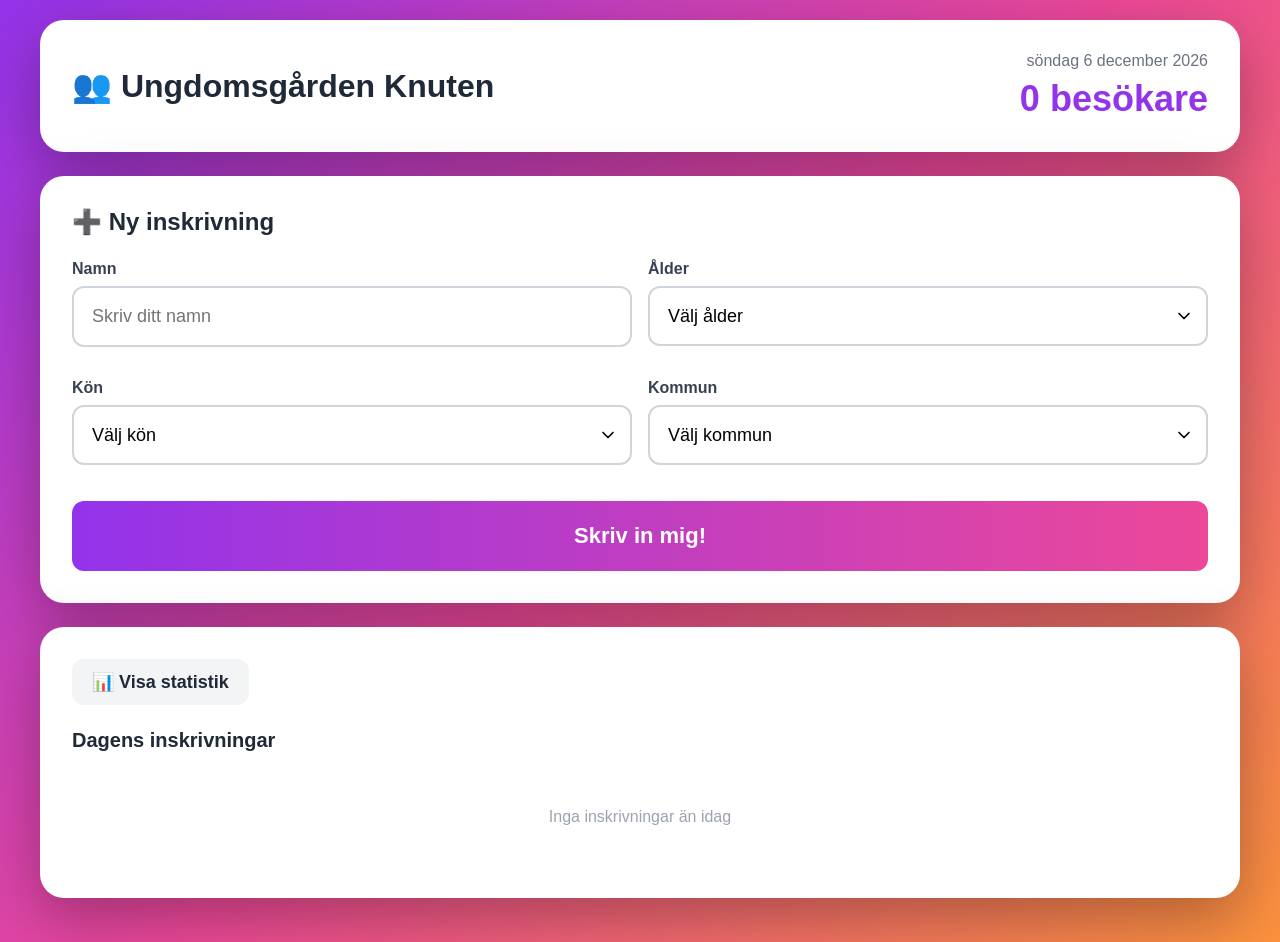
==== index.html @ eabc38cc "Update index.html" ====
<!DOCTYPE html>
<html lang="sv">
<head>
    <meta charset="UTF-8">
    <meta name="viewport" content="width=device-width, initial-scale=1.0, maximum-scale=1.0, user-scalable=no">
    <meta name="apple-mobile-web-app-capable" content="yes">
    <meta name="apple-mobile-web-app-status-bar-style" content="black-translucent">
    <title>Ungdomsgården Knuten</title>
    <style>
        * { margin: 0; padding: 0; box-sizing: border-box; }
        body {
            font-family: -apple-system, BlinkMacSystemFont, 'Segoe UI', Arial, sans-serif;
            background: linear-gradient(135deg, #9333ea 0%, #ec4899 50%, #fb923c 100%);
            min-height: 100vh;
            padding: 20px;
            -webkit-touch-callout: none;
            -webkit-user-select: none;
        }
        input, select, button { -webkit-appearance: none; }
        .container { max-width: 1200px; margin: 0 auto; }
        .card {
            background: white;
            border-radius: 24px;
            padding: 32px;
            margin-bottom: 24px;
            box-shadow: 0 20px 60px rgba(0,0,0,0.3);
        }
        .header {
            display: flex;
            justify-content: space-between;
            align-items: center;
            flex-wrap: wrap;
            gap: 20px;
        }
        .title {
            font-size: 32px;
            font-weight: bold;
            color: #1f2937;
            display: flex;
            align-items: center;
            gap: 12px;
        }
        .date-info { text-align: right; }
        .date-text { color: #6b7280; font-size: 16px; margin-bottom: 8px; }
        .visitor-count {
            font-size: 36px;
            font-weight: bold;
            color: #9333ea;
        }
        .form-title {
            font-size: 24px;
            font-weight: bold;
            color: #1f2937;
            margin-bottom: 24px;
        }
        .form-grid {
            display: grid;
            grid-template-columns: 1fr 1fr;
            gap: 16px;
            margin-bottom: 20px;
        }
        @media (max-width: 768px) {
            .form-grid { grid-template-columns: 1fr; }
            .header { flex-direction: column; text-align: center; }
            .date-info { text-align: center; }
            .title { font-size: 24px; }
        }
        .form-group { margin-bottom: 16px; }
        label {
            display: block;
            font-weight: 600;
            color: #374151;
            margin-bottom: 8px;
            font-size: 16px;
        }
        input, select {
            width: 100%;
            padding: 18px;
            font-size: 18px;
            border: 2px solid #d1d5db;
            border-radius: 12px;
            background: white;
            outline: none;
            -webkit-appearance: none;
            appearance: none;
        }
        select {
            background-image: url('data:image/svg+xml;charset=UTF-8,%3csvg xmlns="http://www.w3.org/2000/svg" viewBox="0 0 24 24" fill="none" stroke="currentColor" stroke-width="2" stroke-linecap="round" stroke-linejoin="round"%3e%3cpolyline points="6 9 12 15 18 9"%3e%3c/polyline%3e%3c/svg%3e');
            background-repeat: no-repeat;
            background-position: right 12px center;
            background-size: 20px;
            padding-right: 40px;
        }
        input:focus, select:focus { border-color: #9333ea; }
        .btn {
            width: 100%;
            padding: 22px;
            font-size: 22px;
            font-weight: bold;
            color: white;
            background: linear-gradient(90deg, #9333ea, #ec4899);
            border: none;
            border-radius: 12px;
            cursor: pointer;
            transition: transform 0.2s;
            -webkit-tap-highlight-color: transparent;
        }
        .btn:active { transform: scale(0.97); opacity: 0.9; }
        .btn-secondary {
            background: #10b981;
            padding: 14px 24px;
            font-size: 16px;
            width: auto;
            display: inline-block;
            text-align: center;
            margin: 4px;
        }
        .stats-toggle {
            background: #f3f4f6;
            color: #1f2937;
            border: none;
            font-size: 18px;
            font-weight: bold;
            cursor: pointer;
            padding: 12px 20px;
            border-radius: 12px;
            -webkit-tap-highlight-color: transparent;
        }
        .stats-toggle:active { background: #e5e7eb; }
        .stats-grid {
            display: grid;
            grid-template-columns: 1fr 1fr;
            gap: 24px;
            margin: 24px 0;
            padding-bottom: 24px;
            border-bottom: 2px solid #e5e7eb;
        }
        @media (max-width: 768px) {
            .stats-grid { grid-template-columns: 1fr; }
        }
        .stat-box {
            padding: 20px;
            border-radius: 12px;
        }
        .stat-box.purple { background: #f3e8ff; }
        .stat-box.pink { background: #fce7f3; }
        .stat-box.orange { background: #ffedd5; }
        .stat-box.blue { background: #dbeafe; max-height: 200px; overflow-y: auto; }
        .stat-title {
            font-weight: bold;
            color: #374151;
            margin-bottom: 12px;
            font-size: 16px;
        }
        .stat-item {
            font-size: 14px;
            color: #6b7280;
            margin: 4px 0;
        }
        .stat-value { font-weight: bold; }
        .stat-value.purple { color: #9333ea; }
        .stat-value.pink { color: #ec4899; }
        .stat-value.orange { color: #fb923c; }
        .stat-value.blue { color: #3b82f6; }
        .entry-list {
            max-height: 500px;
            overflow-y: auto;
        }
        .entry-item {
            background: #f9fafb;
            padding: 16px;
            border-radius: 12px;
            margin-bottom: 8px;
            display: flex;
            justify-content: space-between;
            align-items: center;
        }
        .entry-info { flex: 1; }
        .entry-name {
            font-weight: bold;
            font-size: 18px;
            color: #1f2937;
            margin-bottom: 4px;
        }
        .entry-time {
            color: #9ca3af;
            font-size: 14px;
            margin-left: 12px;
        }
        .entry-details {
            display: flex;
            gap: 16px;
            font-size: 14px;
            color: #6b7280;
            margin-top: 4px;
            flex-wrap: wrap;
        }
        .btn-delete {
            background: #fee2e2;
            border: none;
            color: #ef4444;
            font-size: 20px;
            cursor: pointer;
            padding: 12px;
            border-radius: 8px;
            min-width: 44px;
            min-height: 44px;
            -webkit-tap-highlight-color: transparent;
        }
        .btn-delete:active { background: #fecaca; }
        .empty-state {
            text-align: center;
            color: #9ca3af;
            padding: 40px;
            font-size: 16px;
        }
        .button-row {
            display: flex;
            justify-content: space-between;
            align-items: center;
            margin-bottom: 24px;
            flex-wrap: wrap;
            gap: 12px;
        }
        .export-buttons {
            display: flex;
            gap: 8px;
            flex-wrap: wrap;
        }
        .hidden { display: none !important; }
    </style>
</head>
<body>
    <div class="container">
        <div class="card">
            <div class="header">
                <div class="title">
                    👥 Ungdomsgården Knuten
                </div>
                <div class="date-info">
                    <div class="date-text" id="currentDate"></div>
                    <div class="visitor-count"><span id="visitorCount">0</span> besökare</div>
                </div>
            </div>
        </div>

        <div class="card">
            <div class="form-title">➕ Ny inskrivning</div>
            <div class="form-grid">
                <div class="form-group">
                    <label for="name">Namn</label>
                    <input type="text" id="name" placeholder="Skriv ditt namn">
                </div>
                <div class="form-group">
                    <label for="age">Ålder</label>
                    <select id="age">
                        <option value="">Välj ålder</option>
                        <option value="16">16 år</option>
                        <option value="17">17 år</option>
                        <option value="18">18 år</option>
                        <option value="19">19 år</option>
                        <option value="20">20 år</option>
                    </select>
                </div>
                <div class="form-group">
                    <label for="gender">Kön</label>
                    <select id="gender">
                        <option value="">Välj kön</option>
                        <option value="Flicka">Flicka</option>
                        <option value="Pojke">Pojke</option>
                        <option value="Annan">Annan</option>
                    </select>
                </div>
                <div class="form-group">
                    <label for="municipality">Kommun</label>
                    <select id="municipality">
                        <option value="">Välj kommun</option>
                        <option value="Brändö">Brändö</option>
                        <option value="Eckerö">Eckerö</option>
                        <option value="Finström">Finström</option>
                        <option value="Föglö">Föglö</option>
                        <option value="Geta">Geta</option>
                        <option value="Hammarland">Hammarland</option>
                        <option value="Jomala">Jomala</option>
                        <option value="Kumlinge">Kumlinge</option>
                        <option value="Kökar">Kökar</option>
                        <option value="Lemland">Lemland</option>
                        <option value="Lumparland">Lumparland</option>
                        <option value="Mariehamn">Mariehamn</option>
                        <option value="Saltvik">Saltvik</option>
                        <option value="Sottunga">Sottunga</option>
                        <option value="Sund">Sund</option>
                        <option value="Vårdö">Vårdö</option>
                    </select>
                </div>
            </div>
            <button class="btn" id="submitBtn">Skriv in mig!</button>
        </div>

        <div class="card">
            <div class="button-row">
                <button class="stats-toggle" id="statsToggleBtn">
                    📊 <span id="statsToggleText">Visa statistik</span>
                </button>
                <div class="export-buttons">
                    <button class="btn-secondary hidden" id="exportBtn">
                        💾 Exportera data
                    </button>
                    <button class="btn-secondary hidden" id="exportStatsBtn">
                        📊 Exportera statistik
                    </button>
                </div>
            </div>

            <div id="statsSection" class="hidden">
                <div class="stats-grid">
                    <div class="stat-box purple">
                        <div class="stat-title">Översikt</div>
                        <div class="stat-item">Totalt besökare: <span class="stat-value purple" id="statTotal">0</span></div>
                        <div class="stat-item">Medelålder: <span class="stat-value purple" id="statAvgAge">0</span> år</div>
                    </div>
                    <div class="stat-box pink">
                        <div class="stat-title">Könsfördelning</div>
                        <div id="statGender"></div>
                    </div>
                    <div class="stat-box orange">
                        <div class="stat-title">Åldersgrupper</div>
                        <div id="statAge"></div>
                    </div>
                    <div class="stat-box blue">
                        <div class="stat-title">Kommuner</div>
                        <div id="statMunicipality"></div>
                    </div>
                </div>
            </div>

            <h3 style="font-size: 20px; font-weight: bold; color: #1f2937; margin-bottom: 16px;">
                Dagens inskrivningar
            </h3>
            <div id="entryList" class="entry-list">
                <div class="empty-state">Inga inskrivningar än idag</div>
            </div>
        </div>
    </div>

    <script>
        (function() {
            'use strict';
            
            let entries = [];
            const today = new Date().toLocaleDateString('sv-SE');

            // Vänta på att sidan ska laddas helt
            if (document.readyState === 'loading') {
                document.addEventListener('DOMContentLoaded', init);
            } else {
                init();
            }

            function init() {
                console.log('Initierar app...');
                
                // Visa datum
                const dateEl = document.getElementById('currentDate');
                if (dateEl) {
                    dateEl.textContent = new Date().toLocaleDateString('sv-SE', { 
                        weekday: 'long', 
                        year: 'numeric', 
                        month: 'long', 
                        day: 'numeric' 
                    });
                }
                
                // Ladda data
                loadEntries();
                
                // Koppla events med touchstart för iPad
                const submitBtn = document.getElementById('submitBtn');
                if (submitBtn) {
                    submitBtn.addEventListener('touchstart', function(e) {
                        e.preventDefault();
                        addEntry();
                    }, { passive: false });
                    submitBtn.addEventListener('click', addEntry);
                }
                
                const statsBtn = document.getElementById('statsToggleBtn');
                if (statsBtn) {
                    statsBtn.addEventListener('touchstart', function(e) {
                        e.preventDefault();
                        toggleStats();
                    }, { passive: false });
                    statsBtn.addEventListener('click', toggleStats);
                }
                
                const exportBtn = document.getElementById('exportBtn');
                if (exportBtn) {
                    exportBtn.addEventListener('touchstart', function(e) {
                        e.preventDefault();
                        exportCSV();
                    }, { passive: false });
                    exportBtn.addEventListener('click', exportCSV);
                }
                
                const exportStatsBtn = document.getElementById('exportStatsBtn');
                if (exportStatsBtn) {
                    exportStatsBtn.addEventListener('touchstart', function(e) {
                        e.preventDefault();
                        exportStats();
                    }, { passive: false });
                    exportStatsBtn.addEventListener('click', exportStats);
                }
                
                console.log('App initierad!');
            }

            function loadEntries() {
                try {
                    const saved = localStorage.getItem('knuten-entries-' + today);
                    if (saved) {
                        entries = JSON.parse(saved);
                        console.log('Laddade ' + entries.length + ' inskrivningar');
                        updateDisplay();
                    }
                } catch (e) {
                    console.log('Inga tidigare data:', e);
                }
            }

            function saveEntries() {
                try {
                    localStorage.setItem('knuten-entries-' + today, JSON.stringify(entries));
                    console.log('Sparade ' + entries.length + ' inskrivningar');
                } catch (e) {
                    alert('Kunde inte spara data: ' + e.message);
                }
            }

            function addEntry() {
                console.log('Lägger till inskrivning...');
                
                const nameEl = document.getElementById('name');
                const ageEl = document.getElementById('age');
                const genderEl = document.getElementById('gender');
                const municipalityEl = document.getElementById('municipality');
                
                const name = nameEl ? nameEl.value.trim() : '';
                const age = ageEl ? ageEl.value : '';
                const gender = genderEl ? genderEl.value : '';
                const municipality = municipalityEl ? municipalityEl.value : '';

                console.log('Värden:', { name, age, gender, municipality });

                if (!name || !age || !gender || !municipality) {
                    alert('Vänligen fyll i alla fält!');
                    return;
                }

                const entry = {
                    id: Date.now(),
                    date: today,
                    time: new Date().toLocaleTimeString('sv-SE', { hour: '2-digit', minute: '2-digit' }),
                    name: name,
                    age: parseInt(age),
                    gender: gender,
                    municipality: municipality
                };

                entries.push(entry);
                console.log('Inskrivning tillagd:', entry);
                
                saveEntries();
                updateDisplay();

                // Rensa formulär
                if (nameEl) nameEl.value = '';
                if (ageEl) ageEl.value = '';
                if (genderEl) genderEl.value = '';
                if (municipalityEl) municipalityEl.value = '';
                
                alert('✅ ' + name + ' har skrivits in!');
            }

            window.deleteEntry = function(id) {
                if (confirm('Vill du ta bort denna inskrivning?')) {
                    entries = entries.filter(e => e.id !== id);
                    saveEntries();
                    updateDisplay();
                }
            };

            function updateDisplay() {
                const countEl = document.getElementById('visitorCount');
                if (countEl) {
                    countEl.textContent = entries.length;
                }
                
                const exportBtn = document.getElementById('exportBtn');
                const exportStatsBtn = document.getElementById('exportStatsBtn');
                
                if (entries.length > 0) {
                    if (exportBtn) exportBtn.classList.remove('hidden');
                    if (exportStatsBtn) exportStatsBtn.classList.remove('hidden');
                } else {
                    if (exportBtn) exportBtn.classList.add('hidden');
                    if (exportStatsBtn) exportStatsBtn.classList.add('hidden');
                }

                const listEl = document.getElementById('entryList');
                if (!listEl) return;
                
                if (entries.length === 0) {
                    listEl.innerHTML = '<div class="empty-state">Inga inskrivningar än idag</div>';
                } else {
                    listEl.innerHTML = entries.map(e => `
                        <div class="entry-item">
                            <div class="entry-info">
                                <div>
                                    <span class="entry-name">${e.name}</span>
                                    <span class="entry-time">${e.time}</span>
                                </div>
                                <div class="entry-details">
                                    <span>${e.age} år</span>
                                    <span>${e.gender}</span>
                                    <span>${e.municipality}</span>
                                </div>
                            </div>
                            <button class="btn-delete" onclick="deleteEntry(${e.id})">🗑️</button>
                        </div>
                    `).join('');
                }

                updateStats();
            }

            function getStats() {
                if (entries.length === 0) return null;

                const total = entries.length;
                const avgAge = (entries.reduce((sum, e) => sum + e.age, 0) / entries.length).toFixed(1);

                const genderCount = {};
                const ageGroups = {};
                const municipalityCount = {};

                entries.forEach(e => {
                    genderCount[e.gender] = (genderCount[e.gender] || 0) + 1;
                    municipalityCount[e.municipality] = (municipalityCount[e.municipality] || 0) + 1;
                    
                    const group = e.age < 17 ? '16' : e.age < 19 ? '17-18' : '19-20';
                    ageGroups[group] = (ageGroups[group] || 0) + 1;
                });

                return { total, avgAge, genderCount, ageGroups, municipalityCount };
            }

            function updateStats() {
                const stats = getStats();
                if (!stats) return;

                const totalEl = document.getElementById('statTotal');
                const avgAgeEl = document.getElementById('statAvgAge');
                
                if (totalEl) totalEl.textContent = stats.total;
                if (avgAgeEl) avgAgeEl.textContent = stats.avgAge;

                const genderEl = document.getElementById('statGender');
                if (genderEl) {
                    genderEl.innerHTML = Object.entries(stats.genderCount)
                        .map(([k, v]) => `<div class="stat-item">${k}: <span class="stat-value pink">${v}</span></div>`)
                        .join('');
                }

                const ageEl = document.getElementById('statAge');
                if (ageEl) {
                    ageEl.innerHTML = Object.entries(stats.ageGroups)
                        .map(([k, v]) => `<div class="stat-item">${k} år: <span class="stat-value orange">${v}</span></div>`)
                        .join('');
                }

                const munEl = document.getElementById('statMunicipality');
                if (munEl) {
                    munEl.innerHTML = Object.entries(stats.municipalityCount)
                        .sort((a, b) => b[1] - a[1])
                        .map(([k, v]) => `<div class="stat-item">${k}: <span class="stat-value blue">${v}</span></div>`)
                        .join('');
                }
            }

            function toggleStats() {
                const section = document.getElementById('statsSection');
                const text = document.getElementById('statsToggleText');
                
                if (!section || !text) return;
                
                const isHidden = section.classList.contains('hidden');
                
                if (isHidden) {
                    section.classList.remove('hidden');
                    text.textContent = 'Dölj statistik';
                } else {
                    section.classList.add('hidden');
                    text.textContent = 'Visa statistik';
                }
            }

            function exportCSV() {
                const headers = ['Datum', 'Tid', 'Namn', 'Ålder', 'Kön', 'Kommun'];
                const rows = entries.map(e => [e.date, e.time, e.name, e.age, e.gender, e.municipality]);
                const csv = [headers, ...rows].map(row => row.join(',')).join('\n');
                
                downloadFile(csv, 'knuten-data-' + today + '.csv');
            }

            function exportStats() {
                const stats = getStats();
                if (!stats) return;

                let csv = 'STATISTIK FÖR ' + today + '\n\n';
                
                csv += 'ÖVERSIKT\n';
                csv += 'Totalt besökare,' + stats.total + '\n';
                csv += 'Medelålder,' + stats.avgAge + ' år\n\n';
                
                csv += 'KÖNSFÖRDELNING\n';
                Object.entries(stats.genderCount).forEach(([k, v]) => {
                    csv += k + ',' + v + '\n';
                });
                csv += '\n';
                
                csv += 'ÅLDERSGRUPPER\n';
                Object.entries(stats.ageGroups).forEach(([k, v]) => {
                    csv += k + ' år,' + v + '\n';
                });
                csv += '\n';
                
                csv += 'KOMMUNER\n';
                Object.entries(stats.municipalityCount)
                    .sort((a, b) => b[1] - a[1])
                    .forEach(([k, v]) => {
                        csv += k + ',' + v + '\n';
                    });
                
                downloadFile(csv, 'knuten-statistik-' + today + '.csv');
            }

            function downloadFile(content, filename) {
                try {
                    const blob = new Blob(['\ufeff' + content], { type: 'text/csv;charset=utf-8;' });
                    const url = URL.createObjectURL(blob);
                    const link = document.createElement('a');
                    link.href = url;
                    link.download = filename;
                    link.style.display = 'none';
                    document.body.appendChild(link);
                    
                    // För iPad
                    const event = new MouseEvent('click', {
                        view: window,
                        bubbles: true,
                        cancelable: true
                    });
                    link.dispatchEvent(event);
                    
                    setTimeout(function() {
                        document.body.removeChild(link);
                        URL.revokeObjectURL(url);
                    }, 100);
                    
                    alert('✅ Filen har laddats ner!');
                } catch (e) {
                    alert('❌ Kunde inte exportera: ' + e.message);
                }
            }
        })();
    </script>
</body>
</html>
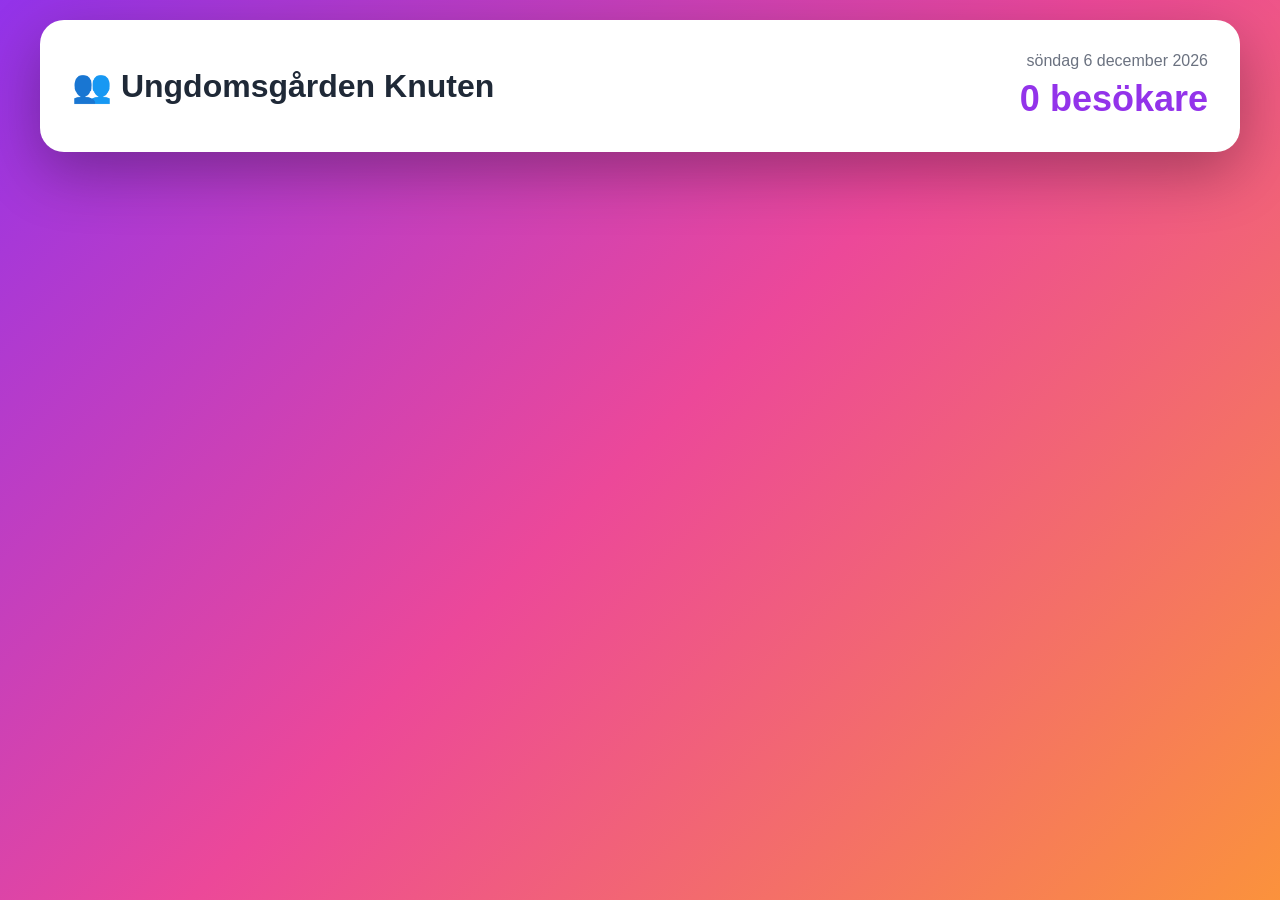
==== commit ceae5429: "Update index.html" ====
--- a/index.html
+++ b/index.html
@@ -8,232 +8,22 @@
     <title>Ungdomsgården Knuten</title>
     <style>
         * { margin: 0; padding: 0; box-sizing: border-box; }
-        body {
-            font-family: -apple-system, BlinkMacSystemFont, 'Segoe UI', Arial, sans-serif;
-            background: linear-gradient(135deg, #9333ea 0%, #ec4899 50%, #fb923c 100%);
-            min-height: 100vh;
-            padding: 20px;
-            -webkit-touch-callout: none;
-            -webkit-user-select: none;
-        }
+        body { font-family: -apple-system, BlinkMacSystemFont, 'Segoe UI', Arial, sans-serif; background: linear-gradient(135deg, #9333ea 0%, #ec4899 50%, #fb923c 100%); min-height: 100vh; padding: 20px; -webkit-touch-callout: none; -webkit-user-select: none; }
         input, select, button { -webkit-appearance: none; }
         .container { max-width: 1200px; margin: 0 auto; }
-        .card {
-            background: white;
-            border-radius: 24px;
-            padding: 32px;
-            margin-bottom: 24px;
-            box-shadow: 0 20px 60px rgba(0,0,0,0.3);
-        }
-        .header {
-            display: flex;
-            justify-content: space-between;
-            align-items: center;
-            flex-wrap: wrap;
-            gap: 20px;
-        }
-        .title {
-            font-size: 32px;
-            font-weight: bold;
-            color: #1f2937;
-            display: flex;
-            align-items: center;
-            gap: 12px;
-        }
+        .card { background: white; border-radius: 24px; padding: 32px; margin-bottom: 24px; box-shadow: 0 20px 60px rgba(0,0,0,0.3); }
+        .header { display: flex; justify-content: space-between; align-items: center; flex-wrap: wrap; gap: 20px; }
+        .title { font-size: 32px; font-weight: bold; color: #1f2937; display: flex; align-items: center; gap: 12px; cursor: pointer; }
         .date-info { text-align: right; }
         .date-text { color: #6b7280; font-size: 16px; margin-bottom: 8px; }
-        .visitor-count {
-            font-size: 36px;
-            font-weight: bold;
-            color: #9333ea;
-        }
-        .form-title {
-            font-size: 24px;
-            font-weight: bold;
-            color: #1f2937;
-            margin-bottom: 24px;
-        }
-        .form-grid {
-            display: grid;
-            grid-template-columns: 1fr 1fr;
-            gap: 16px;
-            margin-bottom: 20px;
-        }
-        @media (max-width: 768px) {
-            .form-grid { grid-template-columns: 1fr; }
-            .header { flex-direction: column; text-align: center; }
-            .date-info { text-align: center; }
-            .title { font-size: 24px; }
-        }
-        .form-group { margin-bottom: 16px; }
-        label {
-            display: block;
-            font-weight: 600;
-            color: #374151;
-            margin-bottom: 8px;
-            font-size: 16px;
-        }
-        input, select {
-            width: 100%;
-            padding: 18px;
-            font-size: 18px;
-            border: 2px solid #d1d5db;
-            border-radius: 12px;
-            background: white;
-            outline: none;
-            -webkit-appearance: none;
-            appearance: none;
-        }
-        select {
-            background-image: url('data:image/svg+xml;charset=UTF-8,%3csvg xmlns="http://www.w3.org/2000/svg" viewBox="0 0 24 24" fill="none" stroke="currentColor" stroke-width="2" stroke-linecap="round" stroke-linejoin="round"%3e%3cpolyline points="6 9 12 15 18 9"%3e%3c/polyline%3e%3c/svg%3e');
-            background-repeat: no-repeat;
-            background-position: right 12px center;
-            background-size: 20px;
-            padding-right: 40px;
-        }
-        input:focus, select:focus { border-color: #9333ea; }
-        .btn {
-            width: 100%;
-            padding: 22px;
-            font-size: 22px;
-            font-weight: bold;
-            color: white;
-            background: linear-gradient(90deg, #9333ea, #ec4899);
-            border: none;
-            border-radius: 12px;
-            cursor: pointer;
-            transition: transform 0.2s;
-            -webkit-tap-highlight-color: transparent;
-        }
-        .btn:active { transform: scale(0.97); opacity: 0.9; }
-        .btn-secondary {
-            background: #10b981;
-            padding: 14px 24px;
-            font-size: 16px;
-            width: auto;
-            display: inline-block;
-            text-align: center;
-            margin: 4px;
-        }
-        .stats-toggle {
-            background: #f3f4f6;
-            color: #1f2937;
-            border: none;
-            font-size: 18px;
-            font-weight: bold;
-            cursor: pointer;
-            padding: 12px 20px;
-            border-radius: 12px;
-            -webkit-tap-highlight-color: transparent;
-        }
-        .stats-toggle:active { background: #e5e7eb; }
-        .stats-grid {
-            display: grid;
-            grid-template-columns: 1fr 1fr;
-            gap: 24px;
-            margin: 24px 0;
-            padding-bottom: 24px;
-            border-bottom: 2px solid #e5e7eb;
-        }
-        @media (max-width: 768px) {
-            .stats-grid { grid-template-columns: 1fr; }
-        }
-        .stat-box {
-            padding: 20px;
-            border-radius: 12px;
-        }
-        .stat-box.purple { background: #f3e8ff; }
-        .stat-box.pink { background: #fce7f3; }
-        .stat-box.orange { background: #ffedd5; }
-        .stat-box.blue { background: #dbeafe; max-height: 200px; overflow-y: auto; }
-        .stat-title {
-            font-weight: bold;
-            color: #374151;
-            margin-bottom: 12px;
-            font-size: 16px;
-        }
-        .stat-item {
-            font-size: 14px;
-            color: #6b7280;
-            margin: 4px 0;
-        }
-        .stat-value { font-weight: bold; }
-        .stat-value.purple { color: #9333ea; }
-        .stat-value.pink { color: #ec4899; }
-        .stat-value.orange { color: #fb923c; }
-        .stat-value.blue { color: #3b82f6; }
-        .entry-list {
-            max-height: 500px;
-            overflow-y: auto;
-        }
-        .entry-item {
-            background: #f9fafb;
-            padding: 16px;
-            border-radius: 12px;
-            margin-bottom: 8px;
-            display: flex;
-            justify-content: space-between;
-            align-items: center;
-        }
-        .entry-info { flex: 1; }
-        .entry-name {
-            font-weight: bold;
-            font-size: 18px;
-            color: #1f2937;
-            margin-bottom: 4px;
-        }
-        .entry-time {
-            color: #9ca3af;
-            font-size: 14px;
-            margin-left: 12px;
-        }
-        .entry-details {
-            display: flex;
-            gap: 16px;
-            font-size: 14px;
-            color: #6b7280;
-            margin-top: 4px;
-            flex-wrap: wrap;
-        }
-        .btn-delete {
-            background: #fee2e2;
-            border: none;
-            color: #ef4444;
-            font-size: 20px;
-            cursor: pointer;
-            padding: 12px;
-            border-radius: 8px;
-            min-width: 44px;
-            min-height: 44px;
-            -webkit-tap-highlight-color: transparent;
-        }
-        .btn-delete:active { background: #fecaca; }
-        .empty-state {
-            text-align: center;
-            color: #9ca3af;
-            padding: 40px;
-            font-size: 16px;
-        }
-        .button-row {
-            display: flex;
-            justify-content: space-between;
-            align-items: center;
-            margin-bottom: 24px;
-            flex-wrap: wrap;
-            gap: 12px;
-        }
-        .export-buttons {
-            display: flex;
-            gap: 8px;
-            flex-wrap: wrap;
-        }
+        .visitor-count { font-size: 36px; font-weight: bold; color: #9333ea; }
         .hidden { display: none !important; }
     </style>
 </head>
 <body>
     <div class="container">
         <div class="card">
-            <div class="header">
+            <div class="header" id="headerTitle">
                 <div class="title">
                     👥 Ungdomsgården Knuten
                 </div>
@@ -244,434 +34,79 @@
             </div>
         </div>
 
-        <div class="card">
-            <div class="form-title">➕ Ny inskrivning</div>
-            <div class="form-grid">
-                <div class="form-group">
-                    <label for="name">Namn</label>
-                    <input type="text" id="name" placeholder="Skriv ditt namn">
-                </div>
-                <div class="form-group">
-                    <label for="age">Ålder</label>
-                    <select id="age">
-                        <option value="">Välj ålder</option>
-                        <option value="16">16 år</option>
-                        <option value="17">17 år</option>
-                        <option value="18">18 år</option>
-                        <option value="19">19 år</option>
-                        <option value="20">20 år</option>
-                    </select>
-                </div>
-                <div class="form-group">
-                    <label for="gender">Kön</label>
-                    <select id="gender">
-                        <option value="">Välj kön</option>
-                        <option value="Flicka">Flicka</option>
-                        <option value="Pojke">Pojke</option>
-                        <option value="Annan">Annan</option>
-                    </select>
-                </div>
-                <div class="form-group">
-                    <label for="municipality">Kommun</label>
-                    <select id="municipality">
-                        <option value="">Välj kommun</option>
-                        <option value="Brändö">Brändö</option>
-                        <option value="Eckerö">Eckerö</option>
-                        <option value="Finström">Finström</option>
-                        <option value="Föglö">Föglö</option>
-                        <option value="Geta">Geta</option>
-                        <option value="Hammarland">Hammarland</option>
-                        <option value="Jomala">Jomala</option>
-                        <option value="Kumlinge">Kumlinge</option>
-                        <option value="Kökar">Kökar</option>
-                        <option value="Lemland">Lemland</option>
-                        <option value="Lumparland">Lumparland</option>
-                        <option value="Mariehamn">Mariehamn</option>
-                        <option value="Saltvik">Saltvik</option>
-                        <option value="Sottunga">Sottunga</option>
-                        <option value="Sund">Sund</option>
-                        <option value="Vårdö">Vårdö</option>
-                    </select>
-                </div>
-            </div>
-            <button class="btn" id="submitBtn">Skriv in mig!</button>
-        </div>
-
-        <div class="card">
-            <div class="button-row">
-                <button class="stats-toggle" id="statsToggleBtn">
-                    📊 <span id="statsToggleText">Visa statistik</span>
-                </button>
-                <div class="export-buttons">
-                    <button class="btn-secondary hidden" id="exportBtn">
-                        💾 Exportera data
-                    </button>
-                    <button class="btn-secondary hidden" id="exportStatsBtn">
-                        📊 Exportera statistik
-                    </button>
-                </div>
-            </div>
-
-            <div id="statsSection" class="hidden">
-                <div class="stats-grid">
-                    <div class="stat-box purple">
-                        <div class="stat-title">Översikt</div>
-                        <div class="stat-item">Totalt besökare: <span class="stat-value purple" id="statTotal">0</span></div>
-                        <div class="stat-item">Medelålder: <span class="stat-value purple" id="statAvgAge">0</span> år</div>
-                    </div>
-                    <div class="stat-box pink">
-                        <div class="stat-title">Könsfördelning</div>
-                        <div id="statGender"></div>
-                    </div>
-                    <div class="stat-box orange">
-                        <div class="stat-title">Åldersgrupper</div>
-                        <div id="statAge"></div>
-                    </div>
-                    <div class="stat-box blue">
-                        <div class="stat-title">Kommuner</div>
-                        <div id="statMunicipality"></div>
-                    </div>
-                </div>
-            </div>
-
-            <h3 style="font-size: 20px; font-weight: bold; color: #1f2937; margin-bottom: 16px;">
-                Dagens inskrivningar
-            </h3>
+        <div class="card admin-only hidden" id="entryCard">
+            <h3 style="font-size: 20px; font-weight: bold; color: #1f2937; margin-bottom: 16px;">Dagens inskrivningar</h3>
             <div id="entryList" class="entry-list">
                 <div class="empty-state">Inga inskrivningar än idag</div>
             </div>
         </div>
+
+        <!-- ... rest of the cards ... -->
     </div>
 
     <script>
-        (function() {
+        (function(){
             'use strict';
-            
+
             let entries = [];
             const today = new Date().toLocaleDateString('sv-SE');
+            let adminMode = false;
+            const ADMIN_PIN = '1234';
 
-            // Vänta på att sidan ska laddas helt
-            if (document.readyState === 'loading') {
+            if(document.readyState==='loading'){
                 document.addEventListener('DOMContentLoaded', init);
-            } else {
-                init();
-            }
+            } else { init(); }
 
-            function init() {
-                console.log('Initierar app...');
-                
-                // Visa datum
+            function init(){
                 const dateEl = document.getElementById('currentDate');
-                if (dateEl) {
-                    dateEl.textContent = new Date().toLocaleDateString('sv-SE', { 
-                        weekday: 'long', 
-                        year: 'numeric', 
-                        month: 'long', 
-                        day: 'numeric' 
-                    });
+                if(dateEl){
+                    dateEl.textContent = new Date().toLocaleDateString('sv-SE',{weekday:'long',year:'numeric',month:'long',day:'numeric'});
                 }
-                
-                // Ladda data
                 loadEntries();
-                
-                // Koppla events med touchstart för iPad
-                const submitBtn = document.getElementById('submitBtn');
-                if (submitBtn) {
-                    submitBtn.addEventListener('touchstart', function(e) {
-                        e.preventDefault();
-                        addEntry();
-                    }, { passive: false });
-                    submitBtn.addEventListener('click', addEntry);
-                }
-                
-                const statsBtn = document.getElementById('statsToggleBtn');
-                if (statsBtn) {
-                    statsBtn.addEventListener('touchstart', function(e) {
-                        e.preventDefault();
-                        toggleStats();
-                    }, { passive: false });
-                    statsBtn.addEventListener('click', toggleStats);
-                }
-                
-                const exportBtn = document.getElementById('exportBtn');
-                if (exportBtn) {
-                    exportBtn.addEventListener('touchstart', function(e) {
-                        e.preventDefault();
-                        exportCSV();
-                    }, { passive: false });
-                    exportBtn.addEventListener('click', exportCSV);
-                }
-                
-                const exportStatsBtn = document.getElementById('exportStatsBtn');
-                if (exportStatsBtn) {
-                    exportStatsBtn.addEventListener('touchstart', function(e) {
-                        e.preventDefault();
-                        exportStats();
-                    }, { passive: false });
-                    exportStatsBtn.addEventListener('click', exportStats);
-                }
-                
-                console.log('App initierad!');
-            }
+                setupEvents();
+                hideAdminFeatures();
 
-            function loadEntries() {
-                try {
-                    const saved = localStorage.getItem('knuten-entries-' + today);
-                    if (saved) {
-                        entries = JSON.parse(saved);
-                        console.log('Laddade ' + entries.length + ' inskrivningar');
-                        updateDisplay();
-                    }
-                } catch (e) {
-                    console.log('Inga tidigare data:', e);
+                const header = document.getElementById('headerTitle');
+                let pressTimer;
+                header.addEventListener('mousedown', startPress);
+                header.addEventListener('touchstart', startPress);
+                header.addEventListener('mouseup', cancelPress);
+                header.addEventListener('mouseleave', cancelPress);
+                header.addEventListener('touchend', cancelPress);
+
+                function startPress(){ pressTimer = setTimeout(activateAdmin, 2000); }
+                function cancelPress(){ clearTimeout(pressTimer); }
+
+                function activateAdmin(){
+                    const pin = prompt('Ange admin-PIN:');
+                    if(pin===ADMIN_PIN){
+                        adminMode = true;
+                        alert('✅ Admin-läge aktiverat');
+                        showAdminFeatures();
+                    } else { alert('❌ Fel PIN'); }
                 }
             }
 
-            function saveEntries() {
-                try {
-                    localStorage.setItem('knuten-entries-' + today, JSON.stringify(entries));
-                    console.log('Sparade ' + entries.length + ' inskrivningar');
-                } catch (e) {
-                    alert('Kunde inte spara data: ' + e.message);
-                }
+            function setupEvents(){
+                document.getElementById('submitBtn')?.addEventListener('click', addEntry);
+                document.getElementById('statsToggleBtn')?.addEventListener('click', toggleStats);
+                document.getElementById('exportBtn')?.addEventListener('click', exportCSV);
+                document.getElementById('exportStatsBtn')?.addEventListener('click', exportStats);
             }
 
-            function addEntry() {
-                console.log('Lägger till inskrivning...');
-                
-                const nameEl = document.getElementById('name');
-                const ageEl = document.getElementById('age');
-                const genderEl = document.getElementById('gender');
-                const municipalityEl = document.getElementById('municipality');
-                
-                const name = nameEl ? nameEl.value.trim() : '';
-                const age = ageEl ? ageEl.value : '';
-                const gender = genderEl ? genderEl.value : '';
-                const municipality = municipalityEl ? municipalityEl.value : '';
-
-                console.log('Värden:', { name, age, gender, municipality });
-
-                if (!name || !age || !gender || !municipality) {
-                    alert('Vänligen fyll i alla fält!');
-                    return;
-                }
-
-                const entry = {
-                    id: Date.now(),
-                    date: today,
-                    time: new Date().toLocaleTimeString('sv-SE', { hour: '2-digit', minute: '2-digit' }),
-                    name: name,
-                    age: parseInt(age),
-                    gender: gender,
-                    municipality: municipality
-                };
-
-                entries.push(entry);
-                console.log('Inskrivning tillagd:', entry);
-                
-                saveEntries();
-                updateDisplay();
-
-                // Rensa formulär
-                if (nameEl) nameEl.value = '';
-                if (ageEl) ageEl.value = '';
-                if (genderEl) genderEl.value = '';
-                if (municipalityEl) municipalityEl.value = '';
-                
-                alert('✅ ' + name + ' har skrivits in!');
+            function hideAdminFeatures(){
+                document.getElementById('exportBtn')?.classList.add('hidden');
+                document.getElementById('exportStatsBtn')?.classList.add('hidden');
+                document.getElementById('entryCard')?.classList.add('hidden');
             }
 
-            window.deleteEntry = function(id) {
-                if (confirm('Vill du ta bort denna inskrivning?')) {
-                    entries = entries.filter(e => e.id !== id);
-                    saveEntries();
-                    updateDisplay();
-                }
-            };
-
-            function updateDisplay() {
-                const countEl = document.getElementById('visitorCount');
-                if (countEl) {
-                    countEl.textContent = entries.length;
-                }
-                
-                const exportBtn = document.getElementById('exportBtn');
-                const exportStatsBtn = document.getElementById('exportStatsBtn');
-                
-                if (entries.length > 0) {
-                    if (exportBtn) exportBtn.classList.remove('hidden');
-                    if (exportStatsBtn) exportStatsBtn.classList.remove('hidden');
-                } else {
-                    if (exportBtn) exportBtn.classList.add('hidden');
-                    if (exportStatsBtn) exportStatsBtn.classList.add('hidden');
-                }
-
-                const listEl = document.getElementById('entryList');
-                if (!listEl) return;
-                
-                if (entries.length === 0) {
-                    listEl.innerHTML = '<div class="empty-state">Inga inskrivningar än idag</div>';
-                } else {
-                    listEl.innerHTML = entries.map(e => `
-                        <div class="entry-item">
-                            <div class="entry-info">
-                                <div>
-                                    <span class="entry-name">${e.name}</span>
-                                    <span class="entry-time">${e.time}</span>
-                                </div>
-                                <div class="entry-details">
-                                    <span>${e.age} år</span>
-                                    <span>${e.gender}</span>
-                                    <span>${e.municipality}</span>
-                                </div>
-                            </div>
-                            <button class="btn-delete" onclick="deleteEntry(${e.id})">🗑️</button>
-                        </div>
-                    `).join('');
-                }
-
-                updateStats();
+            function showAdminFeatures(){
+                document.getElementById('exportBtn')?.classList.remove('hidden');
+                document.getElementById('exportStatsBtn')?.classList.remove('hidden');
+                document.getElementById('entryCard')?.classList.remove('hidden');
             }
 
-            function getStats() {
-                if (entries.length === 0) return null;
-
-                const total = entries.length;
-                const avgAge = (entries.reduce((sum, e) => sum + e.age, 0) / entries.length).toFixed(1);
-
-                const genderCount = {};
-                const ageGroups = {};
-                const municipalityCount = {};
-
-                entries.forEach(e => {
-                    genderCount[e.gender] = (genderCount[e.gender] || 0) + 1;
-                    municipalityCount[e.municipality] = (municipalityCount[e.municipality] || 0) + 1;
-                    
-                    const group = e.age < 17 ? '16' : e.age < 19 ? '17-18' : '19-20';
-                    ageGroups[group] = (ageGroups[group] || 0) + 1;
-                });
-
-                return { total, avgAge, genderCount, ageGroups, municipalityCount };
-            }
-
-            function updateStats() {
-                const stats = getStats();
-                if (!stats) return;
-
-                const totalEl = document.getElementById('statTotal');
-                const avgAgeEl = document.getElementById('statAvgAge');
-                
-                if (totalEl) totalEl.textContent = stats.total;
-                if (avgAgeEl) avgAgeEl.textContent = stats.avgAge;
-
-                const genderEl = document.getElementById('statGender');
-                if (genderEl) {
-                    genderEl.innerHTML = Object.entries(stats.genderCount)
-                        .map(([k, v]) => `<div class="stat-item">${k}: <span class="stat-value pink">${v}</span></div>`)
-                        .join('');
-                }
-
-                const ageEl = document.getElementById('statAge');
-                if (ageEl) {
-                    ageEl.innerHTML = Object.entries(stats.ageGroups)
-                        .map(([k, v]) => `<div class="stat-item">${k} år: <span class="stat-value orange">${v}</span></div>`)
-                        .join('');
-                }
-
-                const munEl = document.getElementById('statMunicipality');
-                if (munEl) {
-                    munEl.innerHTML = Object.entries(stats.municipalityCount)
-                        .sort((a, b) => b[1] - a[1])
-                        .map(([k, v]) => `<div class="stat-item">${k}: <span class="stat-value blue">${v}</span></div>`)
-                        .join('');
-                }
-            }
-
-            function toggleStats() {
-                const section = document.getElementById('statsSection');
-                const text = document.getElementById('statsToggleText');
-                
-                if (!section || !text) return;
-                
-                const isHidden = section.classList.contains('hidden');
-                
-                if (isHidden) {
-                    section.classList.remove('hidden');
-                    text.textContent = 'Dölj statistik';
-                } else {
-                    section.classList.add('hidden');
-                    text.textContent = 'Visa statistik';
-                }
-            }
-
-            function exportCSV() {
-                const headers = ['Datum', 'Tid', 'Namn', 'Ålder', 'Kön', 'Kommun'];
-                const rows = entries.map(e => [e.date, e.time, e.name, e.age, e.gender, e.municipality]);
-                const csv = [headers, ...rows].map(row => row.join(',')).join('\n');
-                
-                downloadFile(csv, 'knuten-data-' + today + '.csv');
-            }
-
-            function exportStats() {
-                const stats = getStats();
-                if (!stats) return;
-
-                let csv = 'STATISTIK FÖR ' + today + '\n\n';
-                
-                csv += 'ÖVERSIKT\n';
-                csv += 'Totalt besökare,' + stats.total + '\n';
-                csv += 'Medelålder,' + stats.avgAge + ' år\n\n';
-                
-                csv += 'KÖNSFÖRDELNING\n';
-                Object.entries(stats.genderCount).forEach(([k, v]) => {
-                    csv += k + ',' + v + '\n';
-                });
-                csv += '\n';
-                
-                csv += 'ÅLDERSGRUPPER\n';
-                Object.entries(stats.ageGroups).forEach(([k, v]) => {
-                    csv += k + ' år,' + v + '\n';
-                });
-                csv += '\n';
-                
-                csv += 'KOMMUNER\n';
-                Object.entries(stats.municipalityCount)
-                    .sort((a, b) => b[1] - a[1])
-                    .forEach(([k, v]) => {
-                        csv += k + ',' + v + '\n';
-                    });
-                
-                downloadFile(csv, 'knuten-statistik-' + today + '.csv');
-            }
-
-            function downloadFile(content, filename) {
-                try {
-                    const blob = new Blob(['\ufeff' + content], { type: 'text/csv;charset=utf-8;' });
-                    const url = URL.createObjectURL(blob);
-                    const link = document.createElement('a');
-                    link.href = url;
-                    link.download = filename;
-                    link.style.display = 'none';
-                    document.body.appendChild(link);
-                    
-                    // För iPad
-                    const event = new MouseEvent('click', {
-                        view: window,
-                        bubbles: true,
-                        cancelable: true
-                    });
-                    link.dispatchEvent(event);
-                    
-                    setTimeout(function() {
-                        document.body.removeChild(link);
-                        URL.revokeObjectURL(url);
-                    }, 100);
-                    
-                    alert('✅ Filen har laddats ner!');
-                } catch (e) {
-                    alert('❌ Kunde inte exportera: ' + e.message);
-                }
-            }
+            /* ... include all previous functions like addEntry, deleteEntry, updateDisplay, getStats, updateStats, toggleStats, exportCSV, exportStats, downloadFile ... */
         })();
     </script>
 </body>
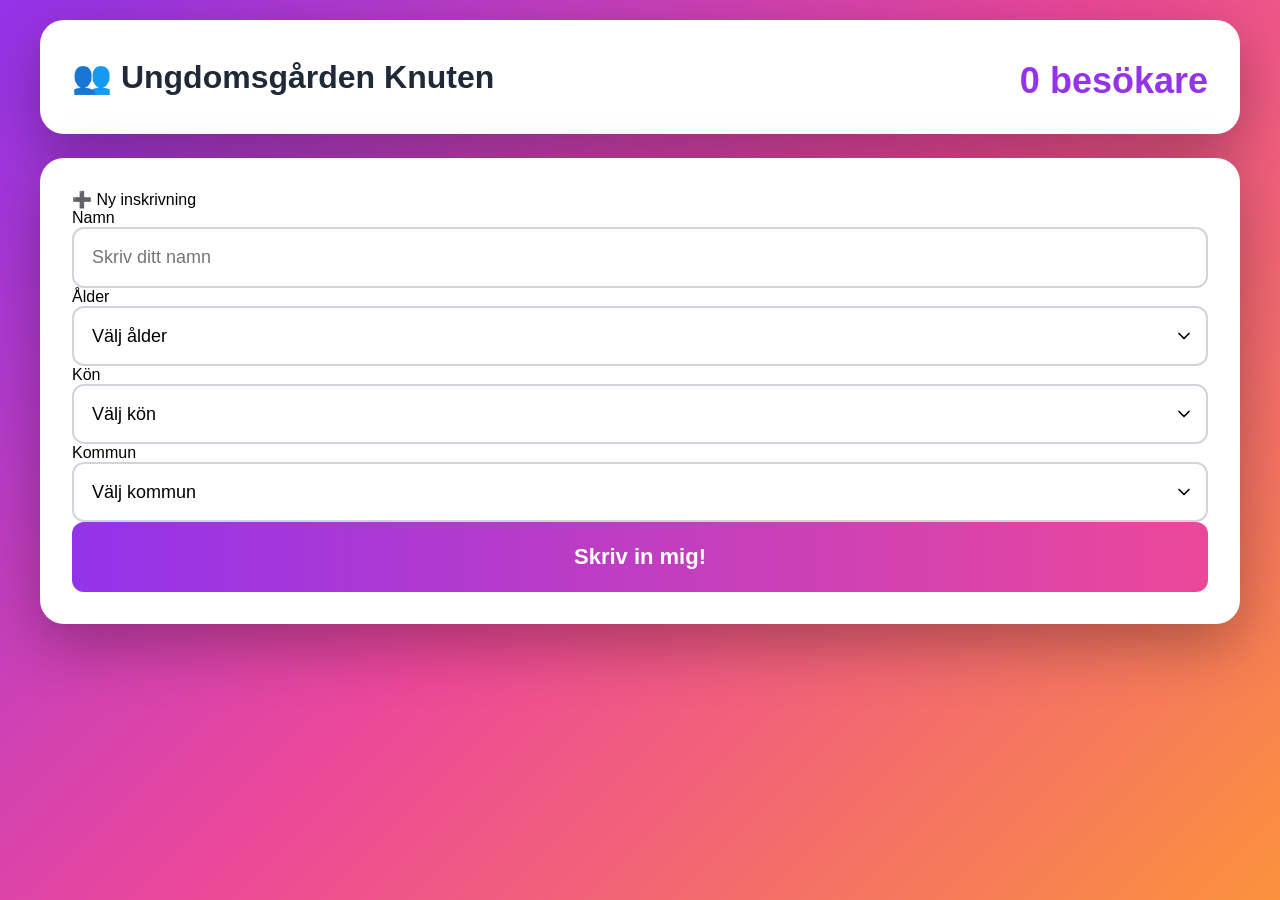
==== commit 8078719e: "Update index.html" ====
--- a/index.html
+++ b/index.html
@@ -18,20 +18,103 @@
         .date-text { color: #6b7280; font-size: 16px; margin-bottom: 8px; }
         .visitor-count { font-size: 36px; font-weight: bold; color: #9333ea; }
         .hidden { display: none !important; }
+        input, select { width: 100%; padding: 18px; font-size: 18px; border: 2px solid #d1d5db; border-radius: 12px; background: white; outline: none; }
+        select { background-image: url('data:image/svg+xml;charset=UTF-8,%3csvg xmlns="http://www.w3.org/2000/svg" viewBox="0 0 24 24" fill="none" stroke="currentColor" stroke-width="2" stroke-linecap="round" stroke-linejoin="round"%3e%3cpolyline points="6 9 12 15 18 9"%3e%3c/polyline%3e%3c/svg%3e'); background-repeat: no-repeat; background-position: right 12px center; background-size: 20px; padding-right: 40px; }
+        .btn { width: 100%; padding: 22px; font-size: 22px; font-weight: bold; color: white; background: linear-gradient(90deg, #9333ea, #ec4899); border: none; border-radius: 12px; cursor: pointer; transition: transform 0.2s; }
+        .btn:active { transform: scale(0.97); opacity: 0.9; }
+        .btn-secondary { background: #10b981; padding: 14px 24px; font-size: 16px; width: auto; display: inline-block; text-align: center; margin: 4px; }
+        .stats-toggle { background: #f3f4f6; color: #1f2937; border: none; font-size: 18px; font-weight: bold; cursor: pointer; padding: 12px 20px; border-radius: 12px; }
+        .stats-toggle:active { background: #e5e7eb; }
+        .stats-grid { display: grid; grid-template-columns: 1fr 1fr; gap: 24px; margin: 24px 0; padding-bottom: 24px; border-bottom: 2px solid #e5e7eb; }
+        @media (max-width: 768px) { .stats-grid { grid-template-columns: 1fr; } .header { flex-direction: column; text-align: center; } .date-info { text-align: center; } .title { font-size: 24px; } }
+        .stat-box { padding: 20px; border-radius: 12px; }
+        .stat-box.purple { background: #f3e8ff; }
+        .stat-box.pink { background: #fce7f3; }
+        .stat-box.orange { background: #ffedd5; }
+        .stat-box.blue { background: #dbeafe; max-height: 200px; overflow-y: auto; }
+        .stat-title { font-weight: bold; color: #374151; margin-bottom: 12px; font-size: 16px; }
+        .stat-item { font-size: 14px; color: #6b7280; margin: 4px 0; }
+        .stat-value { font-weight: bold; }
+        .stat-value.purple { color: #9333ea; }
+        .stat-value.pink { color: #ec4899; }
+        .stat-value.orange { color: #fb923c; }
+        .stat-value.blue { color: #3b82f6; }
+        .entry-list { max-height: 500px; overflow-y: auto; }
+        .entry-item { background: #f9fafb; padding: 16px; border-radius: 12px; margin-bottom: 8px; display: flex; justify-content: space-between; align-items: center; }
+        .entry-info { flex: 1; }
+        .entry-name { font-weight: bold; font-size: 18px; color: #1f2937; margin-bottom: 4px; }
+        .entry-time { color: #9ca3af; font-size: 14px; margin-left: 12px; }
+        .entry-details { display: flex; gap: 16px; font-size: 14px; color: #6b7280; margin-top: 4px; flex-wrap: wrap; }
+        .btn-delete { background: #fee2e2; border: none; color: #ef4444; font-size: 20px; cursor: pointer; padding: 12px; border-radius: 8px; min-width: 44px; min-height: 44px; }
+        .btn-delete:active { background: #fecaca; }
+        .empty-state { text-align: center; color: #9ca3af; padding: 40px; font-size: 16px; }
+        .button-row { display: flex; justify-content: space-between; align-items: center; margin-bottom: 24px; flex-wrap: wrap; gap: 12px; }
+        .export-buttons { display: flex; gap: 8px; flex-wrap: wrap; }
     </style>
 </head>
 <body>
     <div class="container">
         <div class="card">
             <div class="header" id="headerTitle">
-                <div class="title">
-                    👥 Ungdomsgården Knuten
-                </div>
+                <div class="title">👥 Ungdomsgården Knuten</div>
                 <div class="date-info">
                     <div class="date-text" id="currentDate"></div>
                     <div class="visitor-count"><span id="visitorCount">0</span> besökare</div>
                 </div>
             </div>
+        </div>
+
+        <div class="card">
+            <div class="form-title">➕ Ny inskrivning</div>
+            <div class="form-grid">
+                <div class="form-group">
+                    <label for="name">Namn</label>
+                    <input type="text" id="name" placeholder="Skriv ditt namn">
+                </div>
+                <div class="form-group">
+                    <label for="age">Ålder</label>
+                    <select id="age">
+                        <option value="">Välj ålder</option>
+                        <option value="16">16 år</option>
+                        <option value="17">17 år</option>
+                        <option value="18">18 år</option>
+                        <option value="19">19 år</option>
+                        <option value="20">20 år</option>
+                    </select>
+                </div>
+                <div class="form-group">
+                    <label for="gender">Kön</label>
+                    <select id="gender">
+                        <option value="">Välj kön</option>
+                        <option value="Flicka">Flicka</option>
+                        <option value="Pojke">Pojke</option>
+                        <option value="Annan">Annan</option>
+                    </select>
+                </div>
+                <div class="form-group">
+                    <label for="municipality">Kommun</label>
+                    <select id="municipality">
+                        <option value="">Välj kommun</option>
+                        <option value="Brändö">Brändö</option>
+                        <option value="Eckerö">Eckerö</option>
+                        <option value="Finström">Finström</option>
+                        <option value="Föglö">Föglö</option>
+                        <option value="Geta">Geta</option>
+                        <option value="Hammarland">Hammarland</option>
+                        <option value="Jomala">Jomala</option>
+                        <option value="Kumlinge">Kumlinge</option>
+                        <option value="Kökar">Kökar</option>
+                        <option value="Lemland">Lemland</option>
+                        <option value="Lumparland">Lumparland</option>
+                        <option value="Mariehamn">Mariehamn</option>
+                        <option value="Saltvik">Saltvik</option>
+                        <option value="Sottunga">Sottunga</option>
+                        <option value="Sund">Sund</option>
+                        <option value="Vårdö">Vårdö</option>
+                    </select>
+                </div>
+            </div>
+            <button class="btn" id="submitBtn">Skriv in mig!</button>
         </div>
 
         <div class="card admin-only hidden" id="entryCard">
@@ -41,7 +124,35 @@
             </div>
         </div>
 
-        <!-- ... rest of the cards ... -->
+        <div class="card admin-only hidden" id="statsSection">
+            <div class="button-row">
+                <button class="stats-toggle" id="statsToggleBtn">📊 <span id="statsToggleText">Visa statistik</span></button>
+                <div class="export-buttons">
+                    <button class="btn-secondary hidden" id="exportBtn">💾 Exportera data</button>
+                    <button class="btn-secondary hidden" id="exportStatsBtn">📊 Exportera statistik</button>
+                </div>
+            </div>
+            <div class="stats-grid">
+                <div class="stat-box purple">
+                    <div class="stat-title">Översikt</div>
+                    <div class="stat-item">Totalt besökare: <span class="stat-value purple" id="statTotal">0</span></div>
+                    <div class="stat-item">Medelålder: <span class="stat-value purple" id="statAvgAge">0</span> år</div>
+                </div>
+                <div class="stat-box pink">
+                    <div class="stat-title">Könsfördelning</div>
+                    <div id="statGender"></div>
+                </div>
+                <div class="stat-box orange">
+                    <div class="stat-title">Åldersgrupper</div>
+                    <div id="statAge"></div>
+                </div>
+                <div class="stat-box blue">
+                    <div class="stat-title">Kommuner</div>
+                    <div id="statMunicipality"></div>
+                </div>
+            </div>
+        </div>
+
     </div>
 
     <script>
@@ -83,6 +194,7 @@
                         adminMode = true;
                         alert('✅ Admin-läge aktiverat');
                         showAdminFeatures();
+                        updateDisplay();
                     } else { alert('❌ Fel PIN'); }
                 }
             }
@@ -98,16 +210,55 @@
                 document.getElementById('exportBtn')?.classList.add('hidden');
                 document.getElementById('exportStatsBtn')?.classList.add('hidden');
                 document.getElementById('entryCard')?.classList.add('hidden');
+                document.getElementById('statsSection')?.classList.add('hidden');
             }
 
             function showAdminFeatures(){
                 document.getElementById('exportBtn')?.classList.remove('hidden');
                 document.getElementById('exportStatsBtn')?.classList.remove('hidden');
                 document.getElementById('entryCard')?.classList.remove('hidden');
-            }
-
-            /* ... include all previous functions like addEntry, deleteEntry, updateDisplay, getStats, updateStats, toggleStats, exportCSV, exportStats, downloadFile ... */
-        })();
-    </script>
-</body>
-</html>
+                document.getElementById('statsSection')?.classList.remove('hidden');
+            }
+
+            function loadEntries(){
+                const saved = localStorage.getItem('knuten-entries-' + today);
+                if(saved){ entries = JSON.parse(saved); updateDisplay(); }
+            }
+
+            function saveEntries(){
+                localStorage.setItem('knuten-entries-' + today, JSON.stringify(entries));
+            }
+
+            function addEntry(){
+                const nameEl = document.getElementById('name');
+                const ageEl = document.getElementById('age');
+                const genderEl = document.getElementById('gender');
+                const municipalityEl = document.getElementById('municipality');
+                const name = nameEl.value.trim();
+                const age = ageEl.value;
+                const gender = genderEl.value;
+                const municipality = municipalityEl.value;
+
+                if(!name || !age || !gender || !municipality){ alert('Vänligen fyll i alla fält!'); return; }
+
+                const entry = { id: Date.now(), date: today, time: new Date().toLocaleTimeString('sv-SE',{hour:'2-digit',minute:'2-digit'}), name, age:parseInt(age), gender, municipality };
+                entries.push(entry);
+                saveEntries();
+                updateDisplay();
+
+                nameEl.value=''; ageEl.value=''; genderEl.value=''; municipalityEl.value='';
+                alert('✅ ' + name + ' har skrivits in!');
+            }
+
+            window.deleteEntry = function(id){ if(confirm('Vill du ta bort denna inskrivning?')){ entries = entries.filter(e=>e.id!==id); saveEntries(); updateDisplay(); } };
+
+            function updateDisplay(){
+                const countEl = document.getElementById('visitorCount');
+                if(countEl) countEl.textContent = entries.length;
+
+                const listEl = document.getElementById('entryList');
+                if(listEl){
+                    if(entries.length===0){
+                        listEl.innerHTML='<div class="empty-state">Inga inskrivningar än idag</div>';
+                    } else {
+                        listEl.innerHTML=entries.map(e=>`<div class="entry-item"><div class="entry-info"><div><span class="entry-name">${e.name}</span> <span class="entry-time">${e.time}</span></div><div class="entry-details"><span>${e.age} år</span><span>${e.gender}</span><span>${e.municipality}</span></div></div><button class="btn-delete" onclick="deleteEntry
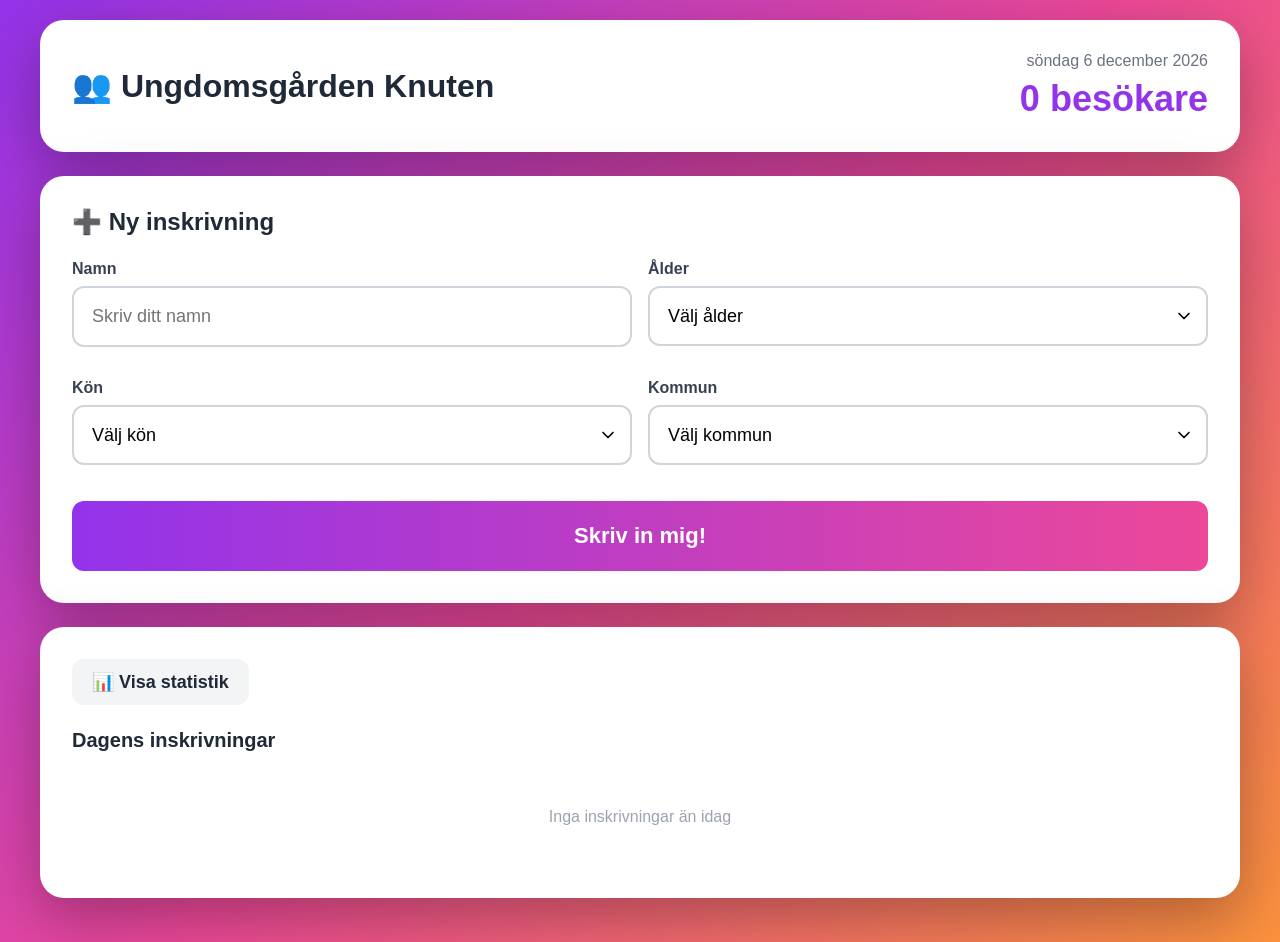
==== commit 06896b48: "Update index.html" ====
--- a/index.html
+++ b/index.html
@@ -8,55 +8,235 @@
     <title>Ungdomsgården Knuten</title>
     <style>
         * { margin: 0; padding: 0; box-sizing: border-box; }
-        body { font-family: -apple-system, BlinkMacSystemFont, 'Segoe UI', Arial, sans-serif; background: linear-gradient(135deg, #9333ea 0%, #ec4899 50%, #fb923c 100%); min-height: 100vh; padding: 20px; -webkit-touch-callout: none; -webkit-user-select: none; }
+        body {
+            font-family: -apple-system, BlinkMacSystemFont, 'Segoe UI', Arial, sans-serif;
+            background: linear-gradient(135deg, #9333ea 0%, #ec4899 50%, #fb923c 100%);
+            min-height: 100vh;
+            padding: 20px;
+            -webkit-touch-callout: none;
+            -webkit-user-select: none;
+        }
         input, select, button { -webkit-appearance: none; }
         .container { max-width: 1200px; margin: 0 auto; }
-        .card { background: white; border-radius: 24px; padding: 32px; margin-bottom: 24px; box-shadow: 0 20px 60px rgba(0,0,0,0.3); }
-        .header { display: flex; justify-content: space-between; align-items: center; flex-wrap: wrap; gap: 20px; }
-        .title { font-size: 32px; font-weight: bold; color: #1f2937; display: flex; align-items: center; gap: 12px; cursor: pointer; }
+        .card {
+            background: white;
+            border-radius: 24px;
+            padding: 32px;
+            margin-bottom: 24px;
+            box-shadow: 0 20px 60px rgba(0,0,0,0.3);
+        }
+        .header {
+            display: flex;
+            justify-content: space-between;
+            align-items: center;
+            flex-wrap: wrap;
+            gap: 20px;
+        }
+        .title {
+            font-size: 32px;
+            font-weight: bold;
+            color: #1f2937;
+            display: flex;
+            align-items: center;
+            gap: 12px;
+        }
         .date-info { text-align: right; }
         .date-text { color: #6b7280; font-size: 16px; margin-bottom: 8px; }
-        .visitor-count { font-size: 36px; font-weight: bold; color: #9333ea; }
-        .hidden { display: none !important; }
-        input, select { width: 100%; padding: 18px; font-size: 18px; border: 2px solid #d1d5db; border-radius: 12px; background: white; outline: none; }
-        select { background-image: url('data:image/svg+xml;charset=UTF-8,%3csvg xmlns="http://www.w3.org/2000/svg" viewBox="0 0 24 24" fill="none" stroke="currentColor" stroke-width="2" stroke-linecap="round" stroke-linejoin="round"%3e%3cpolyline points="6 9 12 15 18 9"%3e%3c/polyline%3e%3c/svg%3e'); background-repeat: no-repeat; background-position: right 12px center; background-size: 20px; padding-right: 40px; }
-        .btn { width: 100%; padding: 22px; font-size: 22px; font-weight: bold; color: white; background: linear-gradient(90deg, #9333ea, #ec4899); border: none; border-radius: 12px; cursor: pointer; transition: transform 0.2s; }
+        .visitor-count {
+            font-size: 36px;
+            font-weight: bold;
+            color: #9333ea;
+        }
+        .form-title {
+            font-size: 24px;
+            font-weight: bold;
+            color: #1f2937;
+            margin-bottom: 24px;
+        }
+        .form-grid {
+            display: grid;
+            grid-template-columns: 1fr 1fr;
+            gap: 16px;
+            margin-bottom: 20px;
+        }
+        @media (max-width: 768px) {
+            .form-grid { grid-template-columns: 1fr; }
+            .header { flex-direction: column; text-align: center; }
+            .date-info { text-align: center; }
+            .title { font-size: 24px; }
+        }
+        .form-group { margin-bottom: 16px; }
+        label {
+            display: block;
+            font-weight: 600;
+            color: #374151;
+            margin-bottom: 8px;
+            font-size: 16px;
+        }
+        input, select {
+            width: 100%;
+            padding: 18px;
+            font-size: 18px;
+            border: 2px solid #d1d5db;
+            border-radius: 12px;
+            background: white;
+            outline: none;
+            -webkit-appearance: none;
+            appearance: none;
+        }
+        select {
+            background-image: url('data:image/svg+xml;charset=UTF-8,%3csvg xmlns="http://www.w3.org/2000/svg" viewBox="0 0 24 24" fill="none" stroke="currentColor" stroke-width="2" stroke-linecap="round" stroke-linejoin="round"%3e%3cpolyline points="6 9 12 15 18 9"%3e%3c/polyline%3e%3c/svg%3e');
+            background-repeat: no-repeat;
+            background-position: right 12px center;
+            background-size: 20px;
+            padding-right: 40px;
+        }
+        input:focus, select:focus { border-color: #9333ea; }
+        .btn {
+            width: 100%;
+            padding: 22px;
+            font-size: 22px;
+            font-weight: bold;
+            color: white;
+            background: linear-gradient(90deg, #9333ea, #ec4899);
+            border: none;
+            border-radius: 12px;
+            cursor: pointer;
+            transition: transform 0.2s;
+            -webkit-tap-highlight-color: transparent;
+        }
         .btn:active { transform: scale(0.97); opacity: 0.9; }
-        .btn-secondary { background: #10b981; padding: 14px 24px; font-size: 16px; width: auto; display: inline-block; text-align: center; margin: 4px; }
-        .stats-toggle { background: #f3f4f6; color: #1f2937; border: none; font-size: 18px; font-weight: bold; cursor: pointer; padding: 12px 20px; border-radius: 12px; }
+        .btn-secondary {
+            background: #10b981;
+            padding: 14px 24px;
+            font-size: 16px;
+            width: auto;
+            display: inline-block;
+            text-align: center;
+            margin: 4px;
+        }
+        .stats-toggle {
+            background: #f3f4f6;
+            color: #1f2937;
+            border: none;
+            font-size: 18px;
+            font-weight: bold;
+            cursor: pointer;
+            padding: 12px 20px;
+            border-radius: 12px;
+            -webkit-tap-highlight-color: transparent;
+        }
         .stats-toggle:active { background: #e5e7eb; }
-        .stats-grid { display: grid; grid-template-columns: 1fr 1fr; gap: 24px; margin: 24px 0; padding-bottom: 24px; border-bottom: 2px solid #e5e7eb; }
-        @media (max-width: 768px) { .stats-grid { grid-template-columns: 1fr; } .header { flex-direction: column; text-align: center; } .date-info { text-align: center; } .title { font-size: 24px; } }
-        .stat-box { padding: 20px; border-radius: 12px; }
+        .stats-grid {
+            display: grid;
+            grid-template-columns: 1fr 1fr;
+            gap: 24px;
+            margin: 24px 0;
+            padding-bottom: 24px;
+            border-bottom: 2px solid #e5e7eb;
+        }
+        @media (max-width: 768px) {
+            .stats-grid { grid-template-columns: 1fr; }
+        }
+        .stat-box {
+            padding: 20px;
+            border-radius: 12px;
+        }
         .stat-box.purple { background: #f3e8ff; }
         .stat-box.pink { background: #fce7f3; }
         .stat-box.orange { background: #ffedd5; }
         .stat-box.blue { background: #dbeafe; max-height: 200px; overflow-y: auto; }
-        .stat-title { font-weight: bold; color: #374151; margin-bottom: 12px; font-size: 16px; }
-        .stat-item { font-size: 14px; color: #6b7280; margin: 4px 0; }
+        .stat-title {
+            font-weight: bold;
+            color: #374151;
+            margin-bottom: 12px;
+            font-size: 16px;
+        }
+        .stat-item {
+            font-size: 14px;
+            color: #6b7280;
+            margin: 4px 0;
+        }
         .stat-value { font-weight: bold; }
         .stat-value.purple { color: #9333ea; }
         .stat-value.pink { color: #ec4899; }
         .stat-value.orange { color: #fb923c; }
         .stat-value.blue { color: #3b82f6; }
-        .entry-list { max-height: 500px; overflow-y: auto; }
-        .entry-item { background: #f9fafb; padding: 16px; border-radius: 12px; margin-bottom: 8px; display: flex; justify-content: space-between; align-items: center; }
+        .entry-list {
+            max-height: 500px;
+            overflow-y: auto;
+        }
+        .entry-item {
+            background: #f9fafb;
+            padding: 16px;
+            border-radius: 12px;
+            margin-bottom: 8px;
+            display: flex;
+            justify-content: space-between;
+            align-items: center;
+        }
         .entry-info { flex: 1; }
-        .entry-name { font-weight: bold; font-size: 18px; color: #1f2937; margin-bottom: 4px; }
-        .entry-time { color: #9ca3af; font-size: 14px; margin-left: 12px; }
-        .entry-details { display: flex; gap: 16px; font-size: 14px; color: #6b7280; margin-top: 4px; flex-wrap: wrap; }
-        .btn-delete { background: #fee2e2; border: none; color: #ef4444; font-size: 20px; cursor: pointer; padding: 12px; border-radius: 8px; min-width: 44px; min-height: 44px; }
+        .entry-name {
+            font-weight: bold;
+            font-size: 18px;
+            color: #1f2937;
+            margin-bottom: 4px;
+        }
+        .entry-time {
+            color: #9ca3af;
+            font-size: 14px;
+            margin-left: 12px;
+        }
+        .entry-details {
+            display: flex;
+            gap: 16px;
+            font-size: 14px;
+            color: #6b7280;
+            margin-top: 4px;
+            flex-wrap: wrap;
+        }
+        .btn-delete {
+            background: #fee2e2;
+            border: none;
+            color: #ef4444;
+            font-size: 20px;
+            cursor: pointer;
+            padding: 12px;
+            border-radius: 8px;
+            min-width: 44px;
+            min-height: 44px;
+            -webkit-tap-highlight-color: transparent;
+        }
         .btn-delete:active { background: #fecaca; }
-        .empty-state { text-align: center; color: #9ca3af; padding: 40px; font-size: 16px; }
-        .button-row { display: flex; justify-content: space-between; align-items: center; margin-bottom: 24px; flex-wrap: wrap; gap: 12px; }
-        .export-buttons { display: flex; gap: 8px; flex-wrap: wrap; }
+        .empty-state {
+            text-align: center;
+            color: #9ca3af;
+            padding: 40px;
+            font-size: 16px;
+        }
+        .button-row {
+            display: flex;
+            justify-content: space-between;
+            align-items: center;
+            margin-bottom: 24px;
+            flex-wrap: wrap;
+            gap: 12px;
+        }
+        .export-buttons {
+            display: flex;
+            gap: 8px;
+            flex-wrap: wrap;
+        }
+        .hidden { display: none !important; }
     </style>
 </head>
 <body>
     <div class="container">
         <div class="card">
-            <div class="header" id="headerTitle">
-                <div class="title">👥 Ungdomsgården Knuten</div>
+            <div class="header">
+                <div class="title">
+                    👥 Ungdomsgården Knuten
+                </div>
                 <div class="date-info">
                     <div class="date-text" id="currentDate"></div>
                     <div class="visitor-count"><span id="visitorCount">0</span> besökare</div>
@@ -117,148 +297,382 @@
             <button class="btn" id="submitBtn">Skriv in mig!</button>
         </div>
 
-        <div class="card admin-only hidden" id="entryCard">
-            <h3 style="font-size: 20px; font-weight: bold; color: #1f2937; margin-bottom: 16px;">Dagens inskrivningar</h3>
+        <div class="card">
+            <div class="button-row">
+                <button class="stats-toggle" id="statsToggleBtn">
+                    📊 <span id="statsToggleText">Visa statistik</span>
+                </button>
+                <div class="export-buttons">
+                    <button class="btn-secondary hidden" id="exportBtn">
+                        💾 Exportera data
+                    </button>
+                    <button class="btn-secondary hidden" id="exportStatsBtn">
+                        📊 Exportera statistik
+                    </button>
+                </div>
+            </div>
+
+            <div id="statsSection" class="hidden">
+                <div class="stats-grid">
+                    <div class="stat-box purple">
+                        <div class="stat-title">Översikt</div>
+                        <div class="stat-item">Totalt besökare: <span class="stat-value purple" id="statTotal">0</span></div>
+                        <div class="stat-item">Medelålder: <span class="stat-value purple" id="statAvgAge">0</span> år</div>
+                    </div>
+                    <div class="stat-box pink">
+                        <div class="stat-title">Könsfördelning</div>
+                        <div id="statGender"></div>
+                    </div>
+                    <div class="stat-box orange">
+                        <div class="stat-title">Åldersgrupper</div>
+                        <div id="statAge"></div>
+                    </div>
+                    <div class="stat-box blue">
+                        <div class="stat-title">Kommuner</div>
+                        <div id="statMunicipality"></div>
+                    </div>
+                </div>
+            </div>
+
+            <h3 style="font-size: 20px; font-weight: bold; color: #1f2937; margin-bottom: 16px;">
+                Dagens inskrivningar
+            </h3>
             <div id="entryList" class="entry-list">
                 <div class="empty-state">Inga inskrivningar än idag</div>
             </div>
         </div>
-
-        <div class="card admin-only hidden" id="statsSection">
-            <div class="button-row">
-                <button class="stats-toggle" id="statsToggleBtn">📊 <span id="statsToggleText">Visa statistik</span></button>
-                <div class="export-buttons">
-                    <button class="btn-secondary hidden" id="exportBtn">💾 Exportera data</button>
-                    <button class="btn-secondary hidden" id="exportStatsBtn">📊 Exportera statistik</button>
-                </div>
-            </div>
-            <div class="stats-grid">
-                <div class="stat-box purple">
-                    <div class="stat-title">Översikt</div>
-                    <div class="stat-item">Totalt besökare: <span class="stat-value purple" id="statTotal">0</span></div>
-                    <div class="stat-item">Medelålder: <span class="stat-value purple" id="statAvgAge">0</span> år</div>
-                </div>
-                <div class="stat-box pink">
-                    <div class="stat-title">Könsfördelning</div>
-                    <div id="statGender"></div>
-                </div>
-                <div class="stat-box orange">
-                    <div class="stat-title">Åldersgrupper</div>
-                    <div id="statAge"></div>
-                </div>
-                <div class="stat-box blue">
-                    <div class="stat-title">Kommuner</div>
-                    <div id="statMunicipality"></div>
-                </div>
-            </div>
-        </div>
-
     </div>
 
     <script>
-        (function(){
+        (function() {
             'use strict';
-
+            
             let entries = [];
             const today = new Date().toLocaleDateString('sv-SE');
-            let adminMode = false;
-            const ADMIN_PIN = '1234';
-
-            if(document.readyState==='loading'){
+
+            // Vänta på att sidan ska laddas helt
+            if (document.readyState === 'loading') {
                 document.addEventListener('DOMContentLoaded', init);
-            } else { init(); }
-
-            function init(){
+            } else {
+                init();
+            }
+
+            function init() {
+                console.log('Initierar app...');
+                
+                // Visa datum
                 const dateEl = document.getElementById('currentDate');
-                if(dateEl){
-                    dateEl.textContent = new Date().toLocaleDateString('sv-SE',{weekday:'long',year:'numeric',month:'long',day:'numeric'});
-                }
+                if (dateEl) {
+                    dateEl.textContent = new Date().toLocaleDateString('sv-SE', { 
+                        weekday: 'long', 
+                        year: 'numeric', 
+                        month: 'long', 
+                        day: 'numeric' 
+                    });
+                }
+                
+                // Ladda data
                 loadEntries();
-                setupEvents();
-                hideAdminFeatures();
-
-                const header = document.getElementById('headerTitle');
-                let pressTimer;
-                header.addEventListener('mousedown', startPress);
-                header.addEventListener('touchstart', startPress);
-                header.addEventListener('mouseup', cancelPress);
-                header.addEventListener('mouseleave', cancelPress);
-                header.addEventListener('touchend', cancelPress);
-
-                function startPress(){ pressTimer = setTimeout(activateAdmin, 2000); }
-                function cancelPress(){ clearTimeout(pressTimer); }
-
-                function activateAdmin(){
-                    const pin = prompt('Ange admin-PIN:');
-                    if(pin===ADMIN_PIN){
-                        adminMode = true;
-                        alert('✅ Admin-läge aktiverat');
-                        showAdminFeatures();
+                
+                // Koppla events med touchstart för iPad
+                const submitBtn = document.getElementById('submitBtn');
+                if (submitBtn) {
+                    submitBtn.addEventListener('touchstart', function(e) {
+                        e.preventDefault();
+                        addEntry();
+                    }, { passive: false });
+                    submitBtn.addEventListener('click', addEntry);
+                }
+                
+                const statsBtn = document.getElementById('statsToggleBtn');
+                if (statsBtn) {
+                    statsBtn.addEventListener('touchstart', function(e) {
+                        e.preventDefault();
+                        toggleStats();
+                    }, { passive: false });
+                    statsBtn.addEventListener('click', toggleStats);
+                }
+                
+                const exportBtn = document.getElementById('exportBtn');
+                if (exportBtn) {
+                    exportBtn.addEventListener('touchstart', function(e) {
+                        e.preventDefault();
+                        exportCSV();
+                    }, { passive: false });
+                    exportBtn.addEventListener('click', exportCSV);
+                }
+                
+                const exportStatsBtn = document.getElementById('exportStatsBtn');
+                if (exportStatsBtn) {
+                    exportStatsBtn.addEventListener('touchstart', function(e) {
+                        e.preventDefault();
+                        exportStats();
+                    }, { passive: false });
+                    exportStatsBtn.addEventListener('click', exportStats);
+                }
+                
+                console.log('App initierad!');
+            }
+
+            function loadEntries() {
+                try {
+                    const saved = localStorage.getItem('knuten-entries-' + today);
+                    if (saved) {
+                        entries = JSON.parse(saved);
+                        console.log('Laddade ' + entries.length + ' inskrivningar');
                         updateDisplay();
-                    } else { alert('❌ Fel PIN'); }
-                }
-            }
-
-            function setupEvents(){
-                document.getElementById('submitBtn')?.addEventListener('click', addEntry);
-                document.getElementById('statsToggleBtn')?.addEventListener('click', toggleStats);
-                document.getElementById('exportBtn')?.addEventListener('click', exportCSV);
-                document.getElementById('exportStatsBtn')?.addEventListener('click', exportStats);
-            }
-
-            function hideAdminFeatures(){
-                document.getElementById('exportBtn')?.classList.add('hidden');
-                document.getElementById('exportStatsBtn')?.classList.add('hidden');
-                document.getElementById('entryCard')?.classList.add('hidden');
-                document.getElementById('statsSection')?.classList.add('hidden');
-            }
-
-            function showAdminFeatures(){
-                document.getElementById('exportBtn')?.classList.remove('hidden');
-                document.getElementById('exportStatsBtn')?.classList.remove('hidden');
-                document.getElementById('entryCard')?.classList.remove('hidden');
-                document.getElementById('statsSection')?.classList.remove('hidden');
-            }
-
-            function loadEntries(){
-                const saved = localStorage.getItem('knuten-entries-' + today);
-                if(saved){ entries = JSON.parse(saved); updateDisplay(); }
-            }
-
-            function saveEntries(){
-                localStorage.setItem('knuten-entries-' + today, JSON.stringify(entries));
-            }
-
-            function addEntry(){
+                    }
+                } catch (e) {
+                    console.log('Inga tidigare data:', e);
+                }
+            }
+
+            function saveEntries() {
+                try {
+                    localStorage.setItem('knuten-entries-' + today, JSON.stringify(entries));
+                    console.log('Sparade ' + entries.length + ' inskrivningar');
+                } catch (e) {
+                    alert('Kunde inte spara data: ' + e.message);
+                }
+            }
+
+            function addEntry() {
+                console.log('Lägger till inskrivning...');
+                
                 const nameEl = document.getElementById('name');
                 const ageEl = document.getElementById('age');
                 const genderEl = document.getElementById('gender');
                 const municipalityEl = document.getElementById('municipality');
-                const name = nameEl.value.trim();
-                const age = ageEl.value;
-                const gender = genderEl.value;
-                const municipality = municipalityEl.value;
-
-                if(!name || !age || !gender || !municipality){ alert('Vänligen fyll i alla fält!'); return; }
-
-                const entry = { id: Date.now(), date: today, time: new Date().toLocaleTimeString('sv-SE',{hour:'2-digit',minute:'2-digit'}), name, age:parseInt(age), gender, municipality };
+                
+                const name = nameEl ? nameEl.value.trim() : '';
+                const age = ageEl ? ageEl.value : '';
+                const gender = genderEl ? genderEl.value : '';
+                const municipality = municipalityEl ? municipalityEl.value : '';
+
+                console.log('Värden:', { name, age, gender, municipality });
+
+                if (!name || !age || !gender || !municipality) {
+                    alert('Vänligen fyll i alla fält!');
+                    return;
+                }
+
+                const entry = {
+                    id: Date.now(),
+                    date: today,
+                    time: new Date().toLocaleTimeString('sv-SE', { hour: '2-digit', minute: '2-digit' }),
+                    name: name,
+                    age: parseInt(age),
+                    gender: gender,
+                    municipality: municipality
+                };
+
                 entries.push(entry);
+                console.log('Inskrivning tillagd:', entry);
+                
                 saveEntries();
                 updateDisplay();
 
-                nameEl.value=''; ageEl.value=''; genderEl.value=''; municipalityEl.value='';
+                // Rensa formulär
+                if (nameEl) nameEl.value = '';
+                if (ageEl) ageEl.value = '';
+                if (genderEl) genderEl.value = '';
+                if (municipalityEl) municipalityEl.value = '';
+                
                 alert('✅ ' + name + ' har skrivits in!');
             }
 
-            window.deleteEntry = function(id){ if(confirm('Vill du ta bort denna inskrivning?')){ entries = entries.filter(e=>e.id!==id); saveEntries(); updateDisplay(); } };
-
-            function updateDisplay(){
+            window.deleteEntry = function(id) {
+                if (confirm('Vill du ta bort denna inskrivning?')) {
+                    entries = entries.filter(e => e.id !== id);
+                    saveEntries();
+                    updateDisplay();
+                }
+            };
+
+            function updateDisplay() {
                 const countEl = document.getElementById('visitorCount');
-                if(countEl) countEl.textContent = entries.length;
+                if (countEl) {
+                    countEl.textContent = entries.length;
+                }
+                
+                const exportBtn = document.getElementById('exportBtn');
+                const exportStatsBtn = document.getElementById('exportStatsBtn');
+                
+                if (entries.length > 0) {
+                    if (exportBtn) exportBtn.classList.remove('hidden');
+                    if (exportStatsBtn) exportStatsBtn.classList.remove('hidden');
+                } else {
+                    if (exportBtn) exportBtn.classList.add('hidden');
+                    if (exportStatsBtn) exportStatsBtn.classList.add('hidden');
+                }
 
                 const listEl = document.getElementById('entryList');
-                if(listEl){
-                    if(entries.length===0){
-                        listEl.innerHTML='<div class="empty-state">Inga inskrivningar än idag</div>';
-                    } else {
-                        listEl.innerHTML=entries.map(e=>`<div class="entry-item"><div class="entry-info"><div><span class="entry-name">${e.name}</span> <span class="entry-time">${e.time}</span></div><div class="entry-details"><span>${e.age} år</span><span>${e.gender}</span><span>${e.municipality}</span></div></div><button class="btn-delete" onclick="deleteEntry
+                if (!listEl) return;
+                
+                if (entries.length === 0) {
+                    listEl.innerHTML = '<div class="empty-state">Inga inskrivningar än idag</div>';
+                } else {
+                    listEl.innerHTML = entries.map(e => `
+                        <div class="entry-item">
+                            <div class="entry-info">
+                                <div>
+                                    <span class="entry-name">${e.name}</span>
+                                    <span class="entry-time">${e.time}</span>
+                                </div>
+                                <div class="entry-details">
+                                    <span>${e.age} år</span>
+                                    <span>${e.gender}</span>
+                                    <span>${e.municipality}</span>
+                                </div>
+                            </div>
+                            <button class="btn-delete" onclick="deleteEntry(${e.id})">🗑️</button>
+                        </div>
+                    `).join('');
+                }
+
+                updateStats();
+            }
+
+            function getStats() {
+                if (entries.length === 0) return null;
+
+                const total = entries.length;
+                const avgAge = (entries.reduce((sum, e) => sum + e.age, 0) / entries.length).toFixed(1);
+
+                const genderCount = {};
+                const ageGroups = {};
+                const municipalityCount = {};
+
+                entries.forEach(e => {
+                    genderCount[e.gender] = (genderCount[e.gender] || 0) + 1;
+                    municipalityCount[e.municipality] = (municipalityCount[e.municipality] || 0) + 1;
+                    
+                    const group = e.age < 17 ? '16' : e.age < 19 ? '17-18' : '19-20';
+                    ageGroups[group] = (ageGroups[group] || 0) + 1;
+                });
+
+                return { total, avgAge, genderCount, ageGroups, municipalityCount };
+            }
+
+            function updateStats() {
+                const stats = getStats();
+                if (!stats) return;
+
+                const totalEl = document.getElementById('statTotal');
+                const avgAgeEl = document.getElementById('statAvgAge');
+                
+                if (totalEl) totalEl.textContent = stats.total;
+                if (avgAgeEl) avgAgeEl.textContent = stats.avgAge;
+
+                const genderEl = document.getElementById('statGender');
+                if (genderEl) {
+                    genderEl.innerHTML = Object.entries(stats.genderCount)
+                        .map(([k, v]) => `<div class="stat-item">${k}: <span class="stat-value pink">${v}</span></div>`)
+                        .join('');
+                }
+
+                const ageEl = document.getElementById('statAge');
+                if (ageEl) {
+                    ageEl.innerHTML = Object.entries(stats.ageGroups)
+                        .map(([k, v]) => `<div class="stat-item">${k} år: <span class="stat-value orange">${v}</span></div>`)
+                        .join('');
+                }
+
+                const munEl = document.getElementById('statMunicipality');
+                if (munEl) {
+                    munEl.innerHTML = Object.entries(stats.municipalityCount)
+                        .sort((a, b) => b[1] - a[1])
+                        .map(([k, v]) => `<div class="stat-item">${k}: <span class="stat-value blue">${v}</span></div>`)
+                        .join('');
+                }
+            }
+
+            function toggleStats() {
+                const section = document.getElementById('statsSection');
+                const text = document.getElementById('statsToggleText');
+                
+                if (!section || !text) return;
+                
+                const isHidden = section.classList.contains('hidden');
+                
+                if (isHidden) {
+                    section.classList.remove('hidden');
+                    text.textContent = 'Dölj statistik';
+                } else {
+                    section.classList.add('hidden');
+                    text.textContent = 'Visa statistik';
+                }
+            }
+
+            function exportCSV() {
+                const headers = ['Datum', 'Tid', 'Namn', 'Ålder', 'Kön', 'Kommun'];
+                const rows = entries.map(e => [e.date, e.time, e.name, e.age, e.gender, e.municipality]);
+                const csv = [headers, ...rows].map(row => row.join(',')).join('\n');
+                
+                downloadFile(csv, 'knuten-data-' + today + '.csv');
+            }
+
+            function exportStats() {
+                const stats = getStats();
+                if (!stats) return;
+
+                let csv = 'STATISTIK FÖR ' + today + '\n\n';
+                
+                csv += 'ÖVERSIKT\n';
+                csv += 'Totalt besökare,' + stats.total + '\n';
+                csv += 'Medelålder,' + stats.avgAge + ' år\n\n';
+                
+                csv += 'KÖNSFÖRDELNING\n';
+                Object.entries(stats.genderCount).forEach(([k, v]) => {
+                    csv += k + ',' + v + '\n';
+                });
+                csv += '\n';
+                
+                csv += 'ÅLDERSGRUPPER\n';
+                Object.entries(stats.ageGroups).forEach(([k, v]) => {
+                    csv += k + ' år,' + v + '\n';
+                });
+                csv += '\n';
+                
+                csv += 'KOMMUNER\n';
+                Object.entries(stats.municipalityCount)
+                    .sort((a, b) => b[1] - a[1])
+                    .forEach(([k, v]) => {
+                        csv += k + ',' + v + '\n';
+                    });
+                
+                downloadFile(csv, 'knuten-statistik-' + today + '.csv');
+            }
+
+            function downloadFile(content, filename) {
+                try {
+                    const blob = new Blob(['\ufeff' + content], { type: 'text/csv;charset=utf-8;' });
+                    const url = URL.createObjectURL(blob);
+                    const link = document.createElement('a');
+                    link.href = url;
+                    link.download = filename;
+                    link.style.display = 'none';
+                    document.body.appendChild(link);
+                    
+                    // För iPad
+                    const event = new MouseEvent('click', {
+                        view: window,
+                        bubbles: true,
+                        cancelable: true
+                    });
+                    link.dispatchEvent(event);
+                    
+                    setTimeout(function() {
+                        document.body.removeChild(link);
+                        URL.revokeObjectURL(url);
+                    }, 100);
+                    
+                    alert('✅ Filen har laddats ner!');
+                } catch (e) {
+                    alert('❌ Kunde inte exportera: ' + e.message);
+                }
+            }
+        })();
+    </script>
+</body>
+</html>
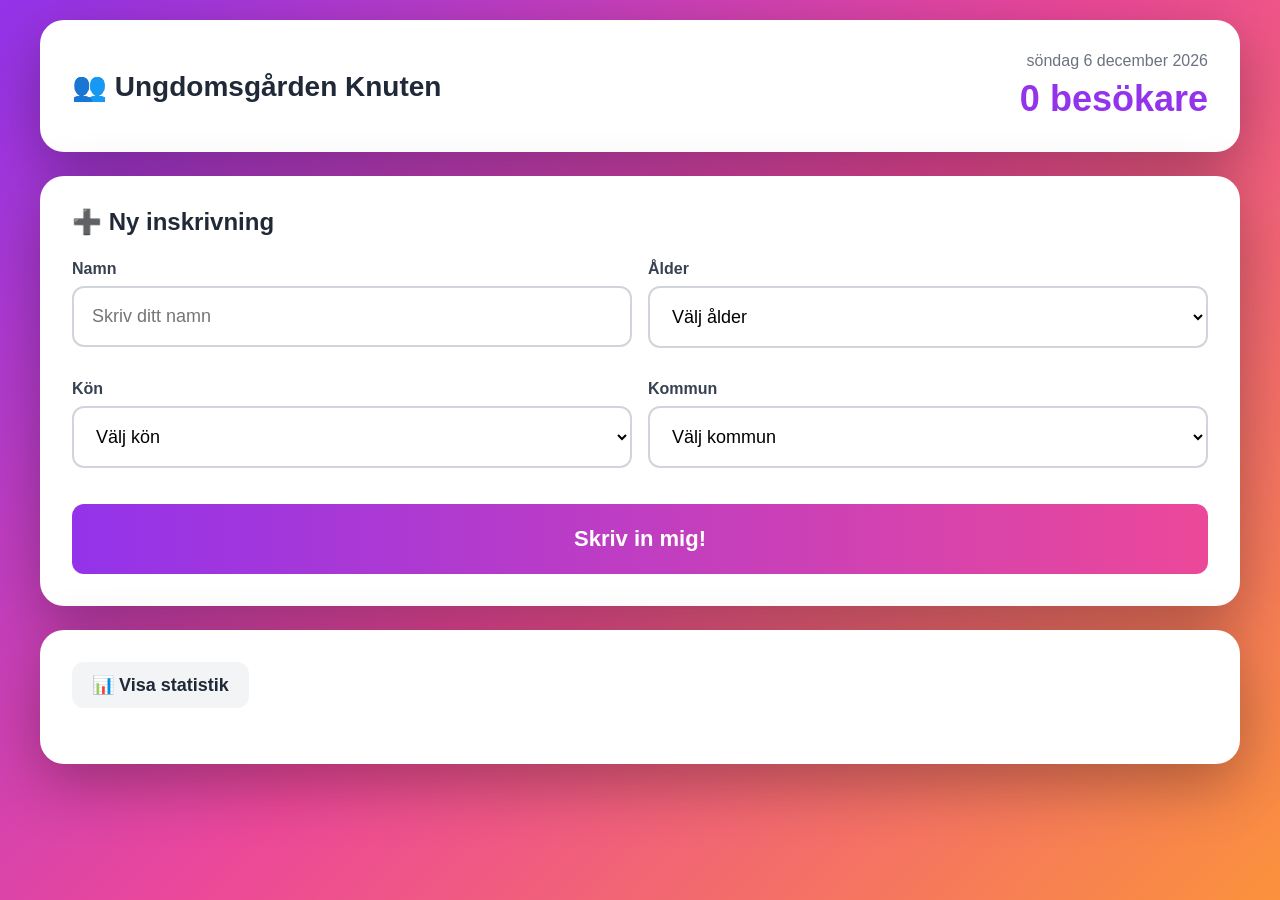
==== commit 7b6e3a43: "Refactor HTML structure and improve accessibility Updated viewport meta tag and adjusted styles for " ====
--- a/index.html
+++ b/index.html
@@ -2,9 +2,7 @@
 <html lang="sv">
 <head>
     <meta charset="UTF-8">
-    <meta name="viewport" content="width=device-width, initial-scale=1.0, maximum-scale=1.0, user-scalable=no">
-    <meta name="apple-mobile-web-app-capable" content="yes">
-    <meta name="apple-mobile-web-app-status-bar-style" content="black-translucent">
+    <meta name="viewport" content="width=device-width, initial-scale=1.0">
     <title>Ungdomsgården Knuten</title>
     <style>
         * { margin: 0; padding: 0; box-sizing: border-box; }
@@ -13,10 +11,7 @@
             background: linear-gradient(135deg, #9333ea 0%, #ec4899 50%, #fb923c 100%);
             min-height: 100vh;
             padding: 20px;
-            -webkit-touch-callout: none;
-            -webkit-user-select: none;
-        }
-        input, select, button { -webkit-appearance: none; }
+        }
         .container { max-width: 1200px; margin: 0 auto; }
         .card {
             background: white;
@@ -33,26 +28,14 @@
             gap: 20px;
         }
         .title {
-            font-size: 32px;
+            font-size: 28px;
             font-weight: bold;
             color: #1f2937;
-            display: flex;
-            align-items: center;
-            gap: 12px;
         }
         .date-info { text-align: right; }
         .date-text { color: #6b7280; font-size: 16px; margin-bottom: 8px; }
-        .visitor-count {
-            font-size: 36px;
-            font-weight: bold;
-            color: #9333ea;
-        }
-        .form-title {
-            font-size: 24px;
-            font-weight: bold;
-            color: #1f2937;
-            margin-bottom: 24px;
-        }
+        .visitor-count { font-size: 36px; font-weight: bold; color: #9333ea; }
+        .form-title { font-size: 24px; font-weight: bold; color: #1f2937; margin-bottom: 24px; }
         .form-grid {
             display: grid;
             grid-template-columns: 1fr 1fr;
@@ -63,7 +46,6 @@
             .form-grid { grid-template-columns: 1fr; }
             .header { flex-direction: column; text-align: center; }
             .date-info { text-align: center; }
-            .title { font-size: 24px; }
         }
         .form-group { margin-bottom: 16px; }
         label {
@@ -80,18 +62,8 @@
             border: 2px solid #d1d5db;
             border-radius: 12px;
             background: white;
-            outline: none;
-            -webkit-appearance: none;
-            appearance: none;
-        }
-        select {
-            background-image: url('data:image/svg+xml;charset=UTF-8,%3csvg xmlns="http://www.w3.org/2000/svg" viewBox="0 0 24 24" fill="none" stroke="currentColor" stroke-width="2" stroke-linecap="round" stroke-linejoin="round"%3e%3cpolyline points="6 9 12 15 18 9"%3e%3c/polyline%3e%3c/svg%3e');
-            background-repeat: no-repeat;
-            background-position: right 12px center;
-            background-size: 20px;
-            padding-right: 40px;
-        }
-        input:focus, select:focus { border-color: #9333ea; }
+        }
+        input:focus, select:focus { border-color: #9333ea; outline: none; }
         .btn {
             width: 100%;
             padding: 22px;
@@ -102,17 +74,16 @@
             border: none;
             border-radius: 12px;
             cursor: pointer;
-            transition: transform 0.2s;
-            -webkit-tap-highlight-color: transparent;
-        }
-        .btn:active { transform: scale(0.97); opacity: 0.9; }
+        }
+        .btn:active { opacity: 0.8; }
         .btn-secondary {
             background: #10b981;
             padding: 14px 24px;
             font-size: 16px;
-            width: auto;
-            display: inline-block;
-            text-align: center;
+            color: white;
+            border: none;
+            border-radius: 8px;
+            cursor: pointer;
             margin: 4px;
         }
         .stats-toggle {
@@ -124,9 +95,7 @@
             cursor: pointer;
             padding: 12px 20px;
             border-radius: 12px;
-            -webkit-tap-highlight-color: transparent;
-        }
-        .stats-toggle:active { background: #e5e7eb; }
+        }
         .stats-grid {
             display: grid;
             grid-template-columns: 1fr 1fr;
@@ -135,85 +104,19 @@
             padding-bottom: 24px;
             border-bottom: 2px solid #e5e7eb;
         }
-        @media (max-width: 768px) {
-            .stats-grid { grid-template-columns: 1fr; }
-        }
-        .stat-box {
-            padding: 20px;
-            border-radius: 12px;
-        }
+        @media (max-width: 768px) { .stats-grid { grid-template-columns: 1fr; } }
+        .stat-box { padding: 20px; border-radius: 12px; }
         .stat-box.purple { background: #f3e8ff; }
         .stat-box.pink { background: #fce7f3; }
         .stat-box.orange { background: #ffedd5; }
         .stat-box.blue { background: #dbeafe; max-height: 200px; overflow-y: auto; }
-        .stat-title {
-            font-weight: bold;
-            color: #374151;
-            margin-bottom: 12px;
-            font-size: 16px;
-        }
-        .stat-item {
-            font-size: 14px;
-            color: #6b7280;
-            margin: 4px 0;
-        }
+        .stat-title { font-weight: bold; color: #374151; margin-bottom: 12px; font-size: 16px; }
+        .stat-item { font-size: 14px; color: #6b7280; margin: 4px 0; }
         .stat-value { font-weight: bold; }
         .stat-value.purple { color: #9333ea; }
         .stat-value.pink { color: #ec4899; }
         .stat-value.orange { color: #fb923c; }
         .stat-value.blue { color: #3b82f6; }
-        .entry-list {
-            max-height: 500px;
-            overflow-y: auto;
-        }
-        .entry-item {
-            background: #f9fafb;
-            padding: 16px;
-            border-radius: 12px;
-            margin-bottom: 8px;
-            display: flex;
-            justify-content: space-between;
-            align-items: center;
-        }
-        .entry-info { flex: 1; }
-        .entry-name {
-            font-weight: bold;
-            font-size: 18px;
-            color: #1f2937;
-            margin-bottom: 4px;
-        }
-        .entry-time {
-            color: #9ca3af;
-            font-size: 14px;
-            margin-left: 12px;
-        }
-        .entry-details {
-            display: flex;
-            gap: 16px;
-            font-size: 14px;
-            color: #6b7280;
-            margin-top: 4px;
-            flex-wrap: wrap;
-        }
-        .btn-delete {
-            background: #fee2e2;
-            border: none;
-            color: #ef4444;
-            font-size: 20px;
-            cursor: pointer;
-            padding: 12px;
-            border-radius: 8px;
-            min-width: 44px;
-            min-height: 44px;
-            -webkit-tap-highlight-color: transparent;
-        }
-        .btn-delete:active { background: #fecaca; }
-        .empty-state {
-            text-align: center;
-            color: #9ca3af;
-            padding: 40px;
-            font-size: 16px;
-        }
         .button-row {
             display: flex;
             justify-content: space-between;
@@ -222,11 +125,7 @@
             flex-wrap: wrap;
             gap: 12px;
         }
-        .export-buttons {
-            display: flex;
-            gap: 8px;
-            flex-wrap: wrap;
-        }
+        .export-buttons { display: flex; gap: 8px; flex-wrap: wrap; }
         .hidden { display: none !important; }
     </style>
 </head>
@@ -234,9 +133,7 @@
     <div class="container">
         <div class="card">
             <div class="header">
-                <div class="title">
-                    👥 Ungdomsgården Knuten
-                </div>
+                <div class="title">👥 Ungdomsgården Knuten</div>
                 <div class="date-info">
                     <div class="date-text" id="currentDate"></div>
                     <div class="visitor-count"><span id="visitorCount">0</span> besökare</div>
@@ -248,11 +145,11 @@
             <div class="form-title">➕ Ny inskrivning</div>
             <div class="form-grid">
                 <div class="form-group">
-                    <label for="name">Namn</label>
+                    <label>Namn</label>
                     <input type="text" id="name" placeholder="Skriv ditt namn">
                 </div>
                 <div class="form-group">
-                    <label for="age">Ålder</label>
+                    <label>Ålder</label>
                     <select id="age">
                         <option value="">Välj ålder</option>
                         <option value="16">16 år</option>
@@ -263,16 +160,16 @@
                     </select>
                 </div>
                 <div class="form-group">
-                    <label for="gender">Kön</label>
+                    <label>Kön</label>
                     <select id="gender">
                         <option value="">Välj kön</option>
-                        <option value="Flicka">Flicka</option>
-                        <option value="Pojke">Pojke</option>
+                        <option value="Kille">Kille</option>
+                        <option value="Tjej">Tjej</option>
                         <option value="Annan">Annan</option>
                     </select>
                 </div>
                 <div class="form-group">
-                    <label for="municipality">Kommun</label>
+                    <label>Kommun</label>
                     <select id="municipality">
                         <option value="">Välj kommun</option>
                         <option value="Brändö">Brändö</option>
@@ -294,21 +191,17 @@
                     </select>
                 </div>
             </div>
-            <button class="btn" id="submitBtn">Skriv in mig!</button>
+            <button class="btn" type="button" id="submitBtn">Skriv in mig!</button>
         </div>
 
         <div class="card">
             <div class="button-row">
-                <button class="stats-toggle" id="statsToggleBtn">
+                <button class="stats-toggle" type="button" id="statsToggleBtn">
                     📊 <span id="statsToggleText">Visa statistik</span>
                 </button>
                 <div class="export-buttons">
-                    <button class="btn-secondary hidden" id="exportBtn">
-                        💾 Exportera data
-                    </button>
-                    <button class="btn-secondary hidden" id="exportStatsBtn">
-                        📊 Exportera statistik
-                    </button>
+                    <button class="btn-secondary hidden" type="button" id="exportBtn">💾 Exportera data</button>
+                    <button class="btn-secondary hidden" type="button" id="exportStatsBtn">📊 Exportera statistik</button>
                 </div>
             </div>
 
@@ -333,130 +226,96 @@
                     </div>
                 </div>
             </div>
-
-            <h3 style="font-size: 20px; font-weight: bold; color: #1f2937; margin-bottom: 16px;">
-                Dagens inskrivningar
-            </h3>
-            <div id="entryList" class="entry-list">
-                <div class="empty-state">Inga inskrivningar än idag</div>
-            </div>
         </div>
     </div>
 
     <script>
         (function() {
-            'use strict';
-            
-            let entries = [];
-            const today = new Date().toLocaleDateString('sv-SE');
-
-            // Vänta på att sidan ska laddas helt
-            if (document.readyState === 'loading') {
-                document.addEventListener('DOMContentLoaded', init);
-            } else {
-                init();
-            }
-
-            function init() {
-                console.log('Initierar app...');
+            var entries = [];
+            var today = new Date().toLocaleDateString('sv-SE');
+
+            // Funktion för att rensa gammal data
+            function cleanOldData() {
+                try {
+                    var currentDate = new Date().toLocaleDateString('sv-SE');
+                    var allKeys = Object.keys(localStorage);
+                    
+                    allKeys.forEach(function(key) {
+                        if (key.startsWith('knuten-entries-') && key !== 'knuten-entries-' + currentDate) {
+                            localStorage.removeItem(key);
+                        }
+                    });
+                } catch(e) {}
+            }
+
+            // Vänta tills allt är laddat
+            window.onload = function() {
+                // Rensa gammal data först
+                cleanOldData();
                 
                 // Visa datum
-                const dateEl = document.getElementById('currentDate');
+                var dateEl = document.getElementById('currentDate');
                 if (dateEl) {
                     dateEl.textContent = new Date().toLocaleDateString('sv-SE', { 
-                        weekday: 'long', 
-                        year: 'numeric', 
-                        month: 'long', 
-                        day: 'numeric' 
+                        weekday: 'long', year: 'numeric', month: 'long', day: 'numeric' 
                     });
                 }
-                
-                // Ladda data
-                loadEntries();
-                
-                // Koppla events med touchstart för iPad
-                const submitBtn = document.getElementById('submitBtn');
-                if (submitBtn) {
-                    submitBtn.addEventListener('touchstart', function(e) {
-                        e.preventDefault();
-                        addEntry();
-                    }, { passive: false });
-                    submitBtn.addEventListener('click', addEntry);
-                }
-                
-                const statsBtn = document.getElementById('statsToggleBtn');
-                if (statsBtn) {
-                    statsBtn.addEventListener('touchstart', function(e) {
-                        e.preventDefault();
-                        toggleStats();
-                    }, { passive: false });
-                    statsBtn.addEventListener('click', toggleStats);
-                }
-                
-                const exportBtn = document.getElementById('exportBtn');
-                if (exportBtn) {
-                    exportBtn.addEventListener('touchstart', function(e) {
-                        e.preventDefault();
-                        exportCSV();
-                    }, { passive: false });
-                    exportBtn.addEventListener('click', exportCSV);
-                }
-                
-                const exportStatsBtn = document.getElementById('exportStatsBtn');
-                if (exportStatsBtn) {
-                    exportStatsBtn.addEventListener('touchstart', function(e) {
-                        e.preventDefault();
-                        exportStats();
-                    }, { passive: false });
-                    exportStatsBtn.addEventListener('click', exportStats);
-                }
-                
-                console.log('App initierad!');
-            }
-
-            function loadEntries() {
+
+                // Ladda befintliga inskrivningar
                 try {
-                    const saved = localStorage.getItem('knuten-entries-' + today);
+                    var saved = localStorage.getItem('knuten-entries-' + today);
                     if (saved) {
                         entries = JSON.parse(saved);
-                        console.log('Laddade ' + entries.length + ' inskrivningar');
                         updateDisplay();
                     }
-                } catch (e) {
-                    console.log('Inga tidigare data:', e);
-                }
-            }
-
-            function saveEntries() {
-                try {
-                    localStorage.setItem('knuten-entries-' + today, JSON.stringify(entries));
-                    console.log('Sparade ' + entries.length + ' inskrivningar');
-                } catch (e) {
-                    alert('Kunde inte spara data: ' + e.message);
-                }
-            }
-
-            function addEntry() {
-                console.log('Lägger till inskrivning...');
-                
-                const nameEl = document.getElementById('name');
-                const ageEl = document.getElementById('age');
-                const genderEl = document.getElementById('gender');
-                const municipalityEl = document.getElementById('municipality');
-                
-                const name = nameEl ? nameEl.value.trim() : '';
-                const age = ageEl ? ageEl.value : '';
-                const gender = genderEl ? genderEl.value : '';
-                const municipality = municipalityEl ? municipalityEl.value : '';
-
-                console.log('Värden:', { name, age, gender, municipality });
+                } catch (e) {}
+
+                // Koppla submit-knappen
+                var submitBtn = document.getElementById('submitBtn');
+                if (submitBtn) {
+                    submitBtn.onclick = handleSubmit;
+                }
+
+                // Koppla stats-knappen
+                var statsBtn = document.getElementById('statsToggleBtn');
+                if (statsBtn) {
+                    statsBtn.onclick = toggleStats;
+                }
+
+                // Koppla export-knappar
+                var exportBtn = document.getElementById('exportBtn');
+                if (exportBtn) {
+                    exportBtn.onclick = exportCSV;
+                }
+
+                var exportStatsBtn = document.getElementById('exportStatsBtn');
+                if (exportStatsBtn) {
+                    exportStatsBtn.onclick = exportStats;
+                }
+            };
+
+            function handleSubmit() {
+                var nameEl = document.getElementById('name');
+                var ageEl = document.getElementById('age');
+                var genderEl = document.getElementById('gender');
+                var municipalityEl = document.getElementById('municipality');
+
+                if (!nameEl || !ageEl || !genderEl || !municipalityEl) {
+                    alert('Fel: Formuläret kunde inte laddas korrekt!');
+                    return;
+                }
+
+                var name = nameEl.value.trim();
+                var age = ageEl.value;
+                var gender = genderEl.value;
+                var municipality = municipalityEl.value;
 
                 if (!name || !age || !gender || !municipality) {
                     alert('Vänligen fyll i alla fält!');
                     return;
                 }
 
-                const entry = {
+                var entry = {
                     id: Date.now(),
                     date: today,
                     time: new Date().toLocaleTimeString('sv-SE', { hour: '2-digit', minute: '2-digit' }),
@@ -467,36 +326,97 @@
                 };
 
                 entries.push(entry);
-                console.log('Inskrivning tillagd:', entry);
-                
-                saveEntries();
+                
+                try {
+                    localStorage.setItem('knuten-entries-' + today, JSON.stringify(entries));
+                } catch(e) {
+                    alert('Kunde inte spara data!');
+                    return;
+                }
+                
+                nameEl.value = '';
+                ageEl.value = '';
+                genderEl.value = '';
+                municipalityEl.value = '';
+                
                 updateDisplay();
-
-                // Rensa formulär
-                if (nameEl) nameEl.value = '';
-                if (ageEl) ageEl.value = '';
-                if (genderEl) genderEl.value = '';
-                if (municipalityEl) municipalityEl.value = '';
-                
                 alert('✅ ' + name + ' har skrivits in!');
             }
 
-            window.deleteEntry = function(id) {
-                if (confirm('Vill du ta bort denna inskrivning?')) {
-                    entries = entries.filter(e => e.id !== id);
-                    saveEntries();
-                    updateDisplay();
-                }
-            };
+            function toggleStats() {
+                var section = document.getElementById('statsSection');
+                var text = document.getElementById('statsToggleText');
+                
+                if (!section || !text) return;
+                
+                if (section.classList.contains('hidden')) {
+                    section.classList.remove('hidden');
+                    text.textContent = 'Dölj statistik';
+                } else {
+                    section.classList.add('hidden');
+                    text.textContent = 'Visa statistik';
+                }
+            }
+
+            function exportCSV() {
+                var csv = 'Datum,Tid,Namn,Ålder,Kön,Kommun\n';
+                entries.forEach(function(e) {
+                    csv += e.date + ',' + e.time + ',' + e.name + ',' + e.age + ',' + e.gender + ',' + e.municipality + '\n';
+                });
+                download(csv, 'knuten-data-' + today + '.csv');
+            }
+
+            function exportStats() {
+                var stats = getStats();
+                if (!stats) return;
+
+                var csv = 'STATISTIK FÖR ' + today + '\n\n';
+                csv += 'ÖVERSIKT\nTotalt besökare,' + stats.total + '\nMedelålder,' + stats.avgAge + ' år\n\n';
+                csv += 'KÖNSFÖRDELNING\n';
+                for (var k in stats.genderCount) {
+                    csv += k + ',' + stats.genderCount[k] + '\n';
+                }
+                csv += '\nÅLDERSGRUPPER\n';
+                for (var k in stats.ageGroups) {
+                    csv += k + ' år,' + stats.ageGroups[k] + '\n';
+                }
+                csv += '\nKOMMUNER\n';
+                var sorted = Object.keys(stats.municipalityCount).sort(function(a,b) {
+                    return stats.municipalityCount[b] - stats.municipalityCount[a];
+                });
+                sorted.forEach(function(k) {
+                    csv += k + ',' + stats.municipalityCount[k] + '\n';
+                });
+                download(csv, 'knuten-statistik-' + today + '.csv');
+            }
+
+            function download(content, filename) {
+                try {
+                    var blob = new Blob(['\ufeff' + content], { type: 'text/csv;charset=utf-8;' });
+                    var url = URL.createObjectURL(blob);
+                    var a = document.createElement('a');
+                    a.href = url;
+                    a.download = filename;
+                    document.body.appendChild(a);
+                    a.click();
+                    setTimeout(function() {
+                        document.body.removeChild(a);
+                        URL.revokeObjectURL(url);
+                    }, 100);
+                    alert('✅ Nedladdad!');
+                } catch(e) {
+                    alert('Kunde inte exportera!');
+                }
+            }
 
             function updateDisplay() {
-                const countEl = document.getElementById('visitorCount');
+                var countEl = document.getElementById('visitorCount');
                 if (countEl) {
                     countEl.textContent = entries.length;
                 }
                 
-                const exportBtn = document.getElementById('exportBtn');
-                const exportStatsBtn = document.getElementById('exportStatsBtn');
+                var exportBtn = document.getElementById('exportBtn');
+                var exportStatsBtn = document.getElementById('exportStatsBtn');
                 
                 if (entries.length > 0) {
                     if (exportBtn) exportBtn.classList.remove('hidden');
@@ -506,170 +426,75 @@
                     if (exportStatsBtn) exportStatsBtn.classList.add('hidden');
                 }
 
-                const listEl = document.getElementById('entryList');
-                if (!listEl) return;
-                
-                if (entries.length === 0) {
-                    listEl.innerHTML = '<div class="empty-state">Inga inskrivningar än idag</div>';
-                } else {
-                    listEl.innerHTML = entries.map(e => `
-                        <div class="entry-item">
-                            <div class="entry-info">
-                                <div>
-                                    <span class="entry-name">${e.name}</span>
-                                    <span class="entry-time">${e.time}</span>
-                                </div>
-                                <div class="entry-details">
-                                    <span>${e.age} år</span>
-                                    <span>${e.gender}</span>
-                                    <span>${e.municipality}</span>
-                                </div>
-                            </div>
-                            <button class="btn-delete" onclick="deleteEntry(${e.id})">🗑️</button>
-                        </div>
-                    `).join('');
-                }
-
                 updateStats();
             }
 
             function getStats() {
                 if (entries.length === 0) return null;
 
-                const total = entries.length;
-                const avgAge = (entries.reduce((sum, e) => sum + e.age, 0) / entries.length).toFixed(1);
-
-                const genderCount = {};
-                const ageGroups = {};
-                const municipalityCount = {};
-
-                entries.forEach(e => {
+                var total = entries.length;
+                var avgAge = entries.reduce(function(sum, e) { return sum + e.age; }, 0) / entries.length;
+                
+                var genderCount = {};
+                var ageGroups = {};
+                var municipalityCount = {};
+
+                entries.forEach(function(e) {
                     genderCount[e.gender] = (genderCount[e.gender] || 0) + 1;
                     municipalityCount[e.municipality] = (municipalityCount[e.municipality] || 0) + 1;
-                    
-                    const group = e.age < 17 ? '16' : e.age < 19 ? '17-18' : '19-20';
+                    var group = e.age < 17 ? '16' : e.age < 19 ? '17-18' : '19-20';
                     ageGroups[group] = (ageGroups[group] || 0) + 1;
                 });
 
-                return { total, avgAge, genderCount, ageGroups, municipalityCount };
+                return { 
+                    total: total, 
+                    avgAge: avgAge.toFixed(1),
+                    genderCount: genderCount,
+                    ageGroups: ageGroups, 
+                    municipalityCount: municipalityCount 
+                };
             }
 
             function updateStats() {
-                const stats = getStats();
+                if (entries.length === 0) return;
+                
+                var stats = getStats();
                 if (!stats) return;
 
-                const totalEl = document.getElementById('statTotal');
-                const avgAgeEl = document.getElementById('statAvgAge');
+                var totalEl = document.getElementById('statTotal');
+                var avgAgeEl = document.getElementById('statAvgAge');
                 
                 if (totalEl) totalEl.textContent = stats.total;
                 if (avgAgeEl) avgAgeEl.textContent = stats.avgAge;
 
-                const genderEl = document.getElementById('statGender');
+                var genderEl = document.getElementById('statGender');
                 if (genderEl) {
-                    genderEl.innerHTML = Object.entries(stats.genderCount)
-                        .map(([k, v]) => `<div class="stat-item">${k}: <span class="stat-value pink">${v}</span></div>`)
-                        .join('');
-                }
-
-                const ageEl = document.getElementById('statAge');
+                    var html = '';
+                    for (var k in stats.genderCount) {
+                        html += '<div class="stat-item">' + k + ': <span class="stat-value pink">' + stats.genderCount[k] + '</span></div>';
+                    }
+                    genderEl.innerHTML = html;
+                }
+
+                var ageEl = document.getElementById('statAge');
                 if (ageEl) {
-                    ageEl.innerHTML = Object.entries(stats.ageGroups)
-                        .map(([k, v]) => `<div class="stat-item">${k} år: <span class="stat-value orange">${v}</span></div>`)
-                        .join('');
-                }
-
-                const munEl = document.getElementById('statMunicipality');
+                    var html = '';
+                    for (var k in stats.ageGroups) {
+                        html += '<div class="stat-item">' + k + ' år: <span class="stat-value orange">' + stats.ageGroups[k] + '</span></div>';
+                    }
+                    ageEl.innerHTML = html;
+                }
+
+                var munEl = document.getElementById('statMunicipality');
                 if (munEl) {
-                    munEl.innerHTML = Object.entries(stats.municipalityCount)
-                        .sort((a, b) => b[1] - a[1])
-                        .map(([k, v]) => `<div class="stat-item">${k}: <span class="stat-value blue">${v}</span></div>`)
-                        .join('');
-                }
-            }
-
-            function toggleStats() {
-                const section = document.getElementById('statsSection');
-                const text = document.getElementById('statsToggleText');
-                
-                if (!section || !text) return;
-                
-                const isHidden = section.classList.contains('hidden');
-                
-                if (isHidden) {
-                    section.classList.remove('hidden');
-                    text.textContent = 'Dölj statistik';
-                } else {
-                    section.classList.add('hidden');
-                    text.textContent = 'Visa statistik';
-                }
-            }
-
-            function exportCSV() {
-                const headers = ['Datum', 'Tid', 'Namn', 'Ålder', 'Kön', 'Kommun'];
-                const rows = entries.map(e => [e.date, e.time, e.name, e.age, e.gender, e.municipality]);
-                const csv = [headers, ...rows].map(row => row.join(',')).join('\n');
-                
-                downloadFile(csv, 'knuten-data-' + today + '.csv');
-            }
-
-            function exportStats() {
-                const stats = getStats();
-                if (!stats) return;
-
-                let csv = 'STATISTIK FÖR ' + today + '\n\n';
-                
-                csv += 'ÖVERSIKT\n';
-                csv += 'Totalt besökare,' + stats.total + '\n';
-                csv += 'Medelålder,' + stats.avgAge + ' år\n\n';
-                
-                csv += 'KÖNSFÖRDELNING\n';
-                Object.entries(stats.genderCount).forEach(([k, v]) => {
-                    csv += k + ',' + v + '\n';
-                });
-                csv += '\n';
-                
-                csv += 'ÅLDERSGRUPPER\n';
-                Object.entries(stats.ageGroups).forEach(([k, v]) => {
-                    csv += k + ' år,' + v + '\n';
-                });
-                csv += '\n';
-                
-                csv += 'KOMMUNER\n';
-                Object.entries(stats.municipalityCount)
-                    .sort((a, b) => b[1] - a[1])
-                    .forEach(([k, v]) => {
-                        csv += k + ',' + v + '\n';
+                    var html = '';
+                    var sorted = Object.keys(stats.municipalityCount).sort(function(a,b) {
+                        return stats.municipalityCount[b] - stats.municipalityCount[a];
                     });
-                
-                downloadFile(csv, 'knuten-statistik-' + today + '.csv');
-            }
-
-            function downloadFile(content, filename) {
-                try {
-                    const blob = new Blob(['\ufeff' + content], { type: 'text/csv;charset=utf-8;' });
-                    const url = URL.createObjectURL(blob);
-                    const link = document.createElement('a');
-                    link.href = url;
-                    link.download = filename;
-                    link.style.display = 'none';
-                    document.body.appendChild(link);
-                    
-                    // För iPad
-                    const event = new MouseEvent('click', {
-                        view: window,
-                        bubbles: true,
-                        cancelable: true
+                    sorted.forEach(function(k) {
+                        html += '<div class="stat-item">' + k + ': <span class="stat-value blue">' + stats.municipalityCount[k] + '</span></div>';
                     });
-                    link.dispatchEvent(event);
-                    
-                    setTimeout(function() {
-                        document.body.removeChild(link);
-                        URL.revokeObjectURL(url);
-                    }, 100);
-                    
-                    alert('✅ Filen har laddats ner!');
-                } catch (e) {
-                    alert('❌ Kunde inte exportera: ' + e.message);
+                    munEl.innerHTML = html;
                 }
             }
         })();
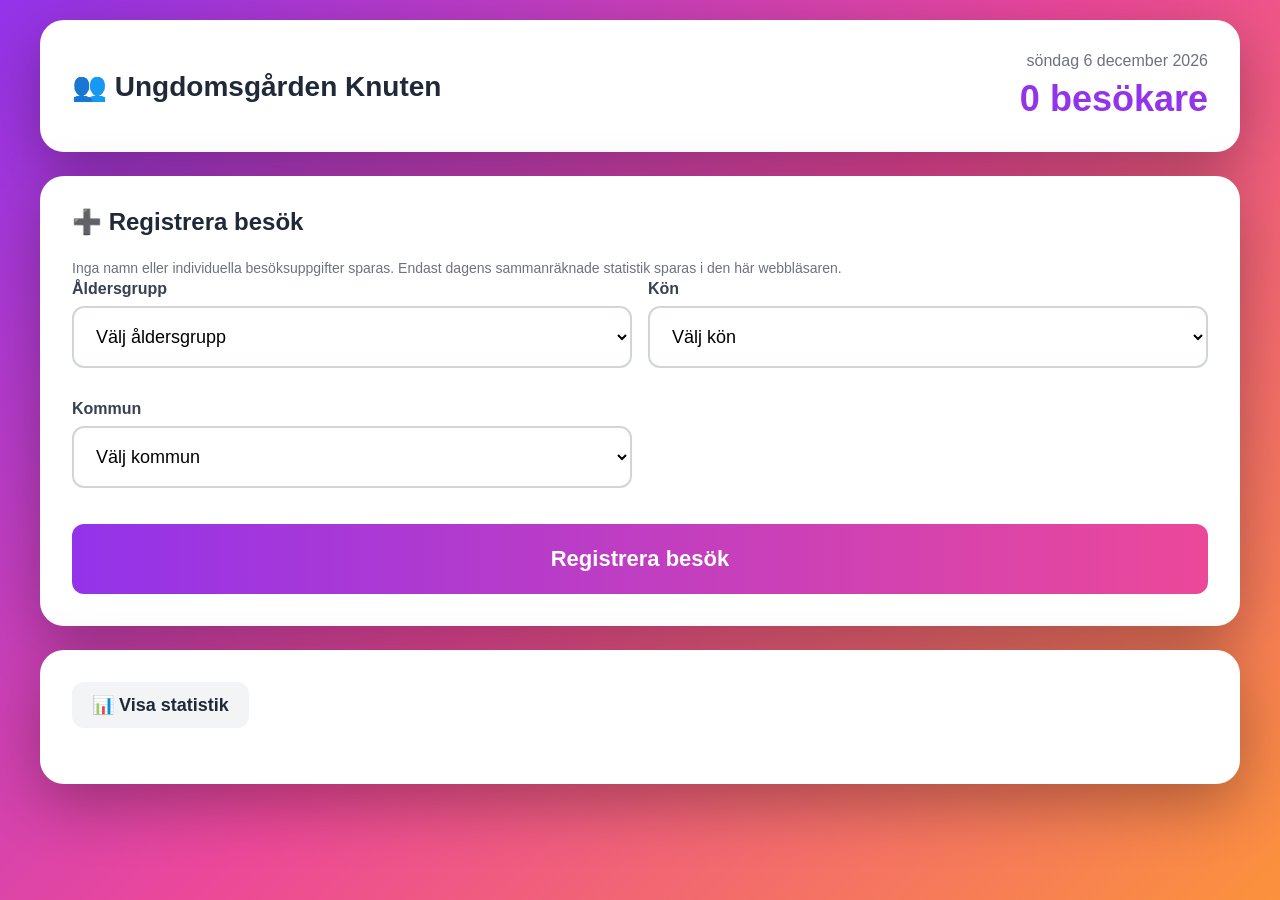
==== commit 5acbb273: "Store only anonymous daily visit statistics Co-authored-by: Copilot <223556219+Copilot@users.noreply" ====
--- a/index.html
+++ b/index.html
@@ -142,21 +142,16 @@
         </div>
 
         <div class="card">
-            <div class="form-title">➕ Ny inskrivning</div>
+            <div class="form-title">➕ Registrera besök</div>
+            <p class="stat-item">Inga namn eller individuella besöksuppgifter sparas. Endast dagens sammanräknade statistik sparas i den här webbläsaren.</p>
             <div class="form-grid">
                 <div class="form-group">
-                    <label>Namn</label>
-                    <input type="text" id="name" placeholder="Skriv ditt namn">
-                </div>
-                <div class="form-group">
-                    <label>Ålder</label>
+                    <label>Åldersgrupp</label>
                     <select id="age">
-                        <option value="">Välj ålder</option>
+                        <option value="">Välj åldersgrupp</option>
                         <option value="16">16 år</option>
-                        <option value="17">17 år</option>
-                        <option value="18">18 år</option>
-                        <option value="19">19 år</option>
-                        <option value="20">20 år</option>
+                        <option value="17-18">17–18 år</option>
+                        <option value="19-20">19–20 år</option>
                     </select>
                 </div>
                 <div class="form-group">
@@ -191,7 +186,7 @@
                     </select>
                 </div>
             </div>
-            <button class="btn" type="button" id="submitBtn">Skriv in mig!</button>
+            <button class="btn" type="button" id="submitBtn">Registrera besök</button>
         </div>
 
         <div class="card">
@@ -200,7 +195,6 @@
                     📊 <span id="statsToggleText">Visa statistik</span>
                 </button>
                 <div class="export-buttons">
-                    <button class="btn-secondary hidden" type="button" id="exportBtn">💾 Exportera data</button>
                     <button class="btn-secondary hidden" type="button" id="exportStatsBtn">📊 Exportera statistik</button>
                 </div>
             </div>
@@ -210,7 +204,6 @@
                     <div class="stat-box purple">
                         <div class="stat-title">Översikt</div>
                         <div class="stat-item">Totalt besökare: <span class="stat-value purple" id="statTotal">0</span></div>
-                        <div class="stat-item">Medelålder: <span class="stat-value purple" id="statAvgAge">0</span> år</div>
                     </div>
                     <div class="stat-box pink">
                         <div class="stat-title">Könsfördelning</div>
@@ -231,29 +224,31 @@
 
     <script>
         (function() {
-            var entries = [];
             var today = new Date().toLocaleDateString('sv-SE');
-
-            // Funktion för att rensa gammal data
+            var storageKey = 'knuten-stats-' + today;
+            var stats = { total: 0, genderCount: {}, ageGroups: {}, municipalityCount: {} };
+
             function cleanOldData() {
                 try {
-                    var currentDate = new Date().toLocaleDateString('sv-SE');
                     var allKeys = Object.keys(localStorage);
                     
                     allKeys.forEach(function(key) {
-                        if (key.startsWith('knuten-entries-') && key !== 'knuten-entries-' + currentDate) {
+                        if (key.startsWith('knuten-entries-') ||
+                            (key.startsWith('knuten-stats-') && key !== storageKey)) {
                             localStorage.removeItem(key);
                         }
                     });
-                } catch(e) {}
-            }
-
-            // Vänta tills allt är laddat
+                    return true;
+                } catch (e) {
+                    alert('Kunde inte rensa äldre inskrivningsdata. Ingen ny statistik har registrerats.');
+                    return false;
+                }
+            }
+
             window.onload = function() {
-                // Rensa gammal data först
-                cleanOldData();
-                
-                // Visa datum
+                var submitBtn = document.getElementById('submitBtn');
+                var storageReady = cleanOldData();
+
                 var dateEl = document.getElementById('currentDate');
                 if (dateEl) {
                     dateEl.textContent = new Date().toLocaleDateString('sv-SE', { 
@@ -261,86 +256,75 @@
                     });
                 }
 
-                // Ladda befintliga inskrivningar
-                try {
-                    var saved = localStorage.getItem('knuten-entries-' + today);
-                    if (saved) {
-                        entries = JSON.parse(saved);
-                        updateDisplay();
+                if (storageReady) {
+                    try {
+                        var saved = localStorage.getItem(storageKey);
+                        if (saved) stats = JSON.parse(saved);
+                    } catch (e) {
+                        alert('Kunde inte läsa dagens statistik. Inga nya besök kan registreras.');
+                        storageReady = false;
                     }
-                } catch (e) {}
-
-                // Koppla submit-knappen
-                var submitBtn = document.getElementById('submitBtn');
+                }
+
                 if (submitBtn) {
                     submitBtn.onclick = handleSubmit;
-                }
-
-                // Koppla stats-knappen
+                    submitBtn.disabled = !storageReady;
+                }
+
                 var statsBtn = document.getElementById('statsToggleBtn');
                 if (statsBtn) {
                     statsBtn.onclick = toggleStats;
                 }
 
-                // Koppla export-knappar
-                var exportBtn = document.getElementById('exportBtn');
-                if (exportBtn) {
-                    exportBtn.onclick = exportCSV;
-                }
-
                 var exportStatsBtn = document.getElementById('exportStatsBtn');
                 if (exportStatsBtn) {
                     exportStatsBtn.onclick = exportStats;
                 }
+                updateDisplay();
             };
 
             function handleSubmit() {
-                var nameEl = document.getElementById('name');
                 var ageEl = document.getElementById('age');
                 var genderEl = document.getElementById('gender');
                 var municipalityEl = document.getElementById('municipality');
 
-                if (!nameEl || !ageEl || !genderEl || !municipalityEl) {
+                if (!ageEl || !genderEl || !municipalityEl) {
                     alert('Fel: Formuläret kunde inte laddas korrekt!');
                     return;
                 }
 
-                var name = nameEl.value.trim();
                 var age = ageEl.value;
                 var gender = genderEl.value;
                 var municipality = municipalityEl.value;
 
-                if (!name || !age || !gender || !municipality) {
+                if (!age || !gender || !municipality) {
                     alert('Vänligen fyll i alla fält!');
                     return;
                 }
 
-                var entry = {
-                    id: Date.now(),
-                    date: today,
-                    time: new Date().toLocaleTimeString('sv-SE', { hour: '2-digit', minute: '2-digit' }),
-                    name: name,
-                    age: parseInt(age),
-                    gender: gender,
-                    municipality: municipality
+                var nextStats = {
+                    total: stats.total + 1,
+                    genderCount: Object.assign({}, stats.genderCount),
+                    ageGroups: Object.assign({}, stats.ageGroups),
+                    municipalityCount: Object.assign({}, stats.municipalityCount)
                 };
-
-                entries.push(entry);
+                nextStats.genderCount[gender] = (nextStats.genderCount[gender] || 0) + 1;
+                nextStats.ageGroups[age] = (nextStats.ageGroups[age] || 0) + 1;
+                nextStats.municipalityCount[municipality] = (nextStats.municipalityCount[municipality] || 0) + 1;
                 
                 try {
-                    localStorage.setItem('knuten-entries-' + today, JSON.stringify(entries));
-                } catch(e) {
-                    alert('Kunde inte spara data!');
+                    localStorage.setItem(storageKey, JSON.stringify(nextStats));
+                } catch (e) {
+                    alert('Kunde inte spara statistiken. Besöket har inte registrerats.');
                     return;
                 }
-                
-                nameEl.value = '';
+                stats = nextStats;
                 ageEl.value = '';
                 genderEl.value = '';
                 municipalityEl.value = '';
                 
                 updateDisplay();
-                alert('✅ ' + name + ' har skrivits in!');
+                alert('✅ Besöket har registrerats.');
             }
 
             function toggleStats() {
@@ -358,20 +342,11 @@
                 }
             }
 
-            function exportCSV() {
-                var csv = 'Datum,Tid,Namn,Ålder,Kön,Kommun\n';
-                entries.forEach(function(e) {
-                    csv += e.date + ',' + e.time + ',' + e.name + ',' + e.age + ',' + e.gender + ',' + e.municipality + '\n';
-                });
-                download(csv, 'knuten-data-' + today + '.csv');
-            }
-
             function exportStats() {
-                var stats = getStats();
-                if (!stats) return;
+                if (stats.total === 0) return;
 
                 var csv = 'STATISTIK FÖR ' + today + '\n\n';
-                csv += 'ÖVERSIKT\nTotalt besökare,' + stats.total + '\nMedelålder,' + stats.avgAge + ' år\n\n';
+                csv += 'ÖVERSIKT\nTotalt besökare,' + stats.total + '\n\n';
                 csv += 'KÖNSFÖRDELNING\n';
                 for (var k in stats.genderCount) {
                     csv += k + ',' + stats.genderCount[k] + '\n';
@@ -412,60 +387,24 @@
             function updateDisplay() {
                 var countEl = document.getElementById('visitorCount');
                 if (countEl) {
-                    countEl.textContent = entries.length;
-                }
-                
-                var exportBtn = document.getElementById('exportBtn');
+                    countEl.textContent = stats.total;
+                }
+                
                 var exportStatsBtn = document.getElementById('exportStatsBtn');
                 
-                if (entries.length > 0) {
-                    if (exportBtn) exportBtn.classList.remove('hidden');
+                if (stats.total > 0) {
                     if (exportStatsBtn) exportStatsBtn.classList.remove('hidden');
                 } else {
-                    if (exportBtn) exportBtn.classList.add('hidden');
                     if (exportStatsBtn) exportStatsBtn.classList.add('hidden');
                 }
 
                 updateStats();
             }
 
-            function getStats() {
-                if (entries.length === 0) return null;
-
-                var total = entries.length;
-                var avgAge = entries.reduce(function(sum, e) { return sum + e.age; }, 0) / entries.length;
-                
-                var genderCount = {};
-                var ageGroups = {};
-                var municipalityCount = {};
-
-                entries.forEach(function(e) {
-                    genderCount[e.gender] = (genderCount[e.gender] || 0) + 1;
-                    municipalityCount[e.municipality] = (municipalityCount[e.municipality] || 0) + 1;
-                    var group = e.age < 17 ? '16' : e.age < 19 ? '17-18' : '19-20';
-                    ageGroups[group] = (ageGroups[group] || 0) + 1;
-                });
-
-                return { 
-                    total: total, 
-                    avgAge: avgAge.toFixed(1),
-                    genderCount: genderCount,
-                    ageGroups: ageGroups, 
-                    municipalityCount: municipalityCount 
-                };
-            }
-
             function updateStats() {
-                if (entries.length === 0) return;
-                
-                var stats = getStats();
-                if (!stats) return;
-
                 var totalEl = document.getElementById('statTotal');
-                var avgAgeEl = document.getElementById('statAvgAge');
                 
                 if (totalEl) totalEl.textContent = stats.total;
-                if (avgAgeEl) avgAgeEl.textContent = stats.avgAge;
 
                 var genderEl = document.getElementById('statGender');
                 if (genderEl) {
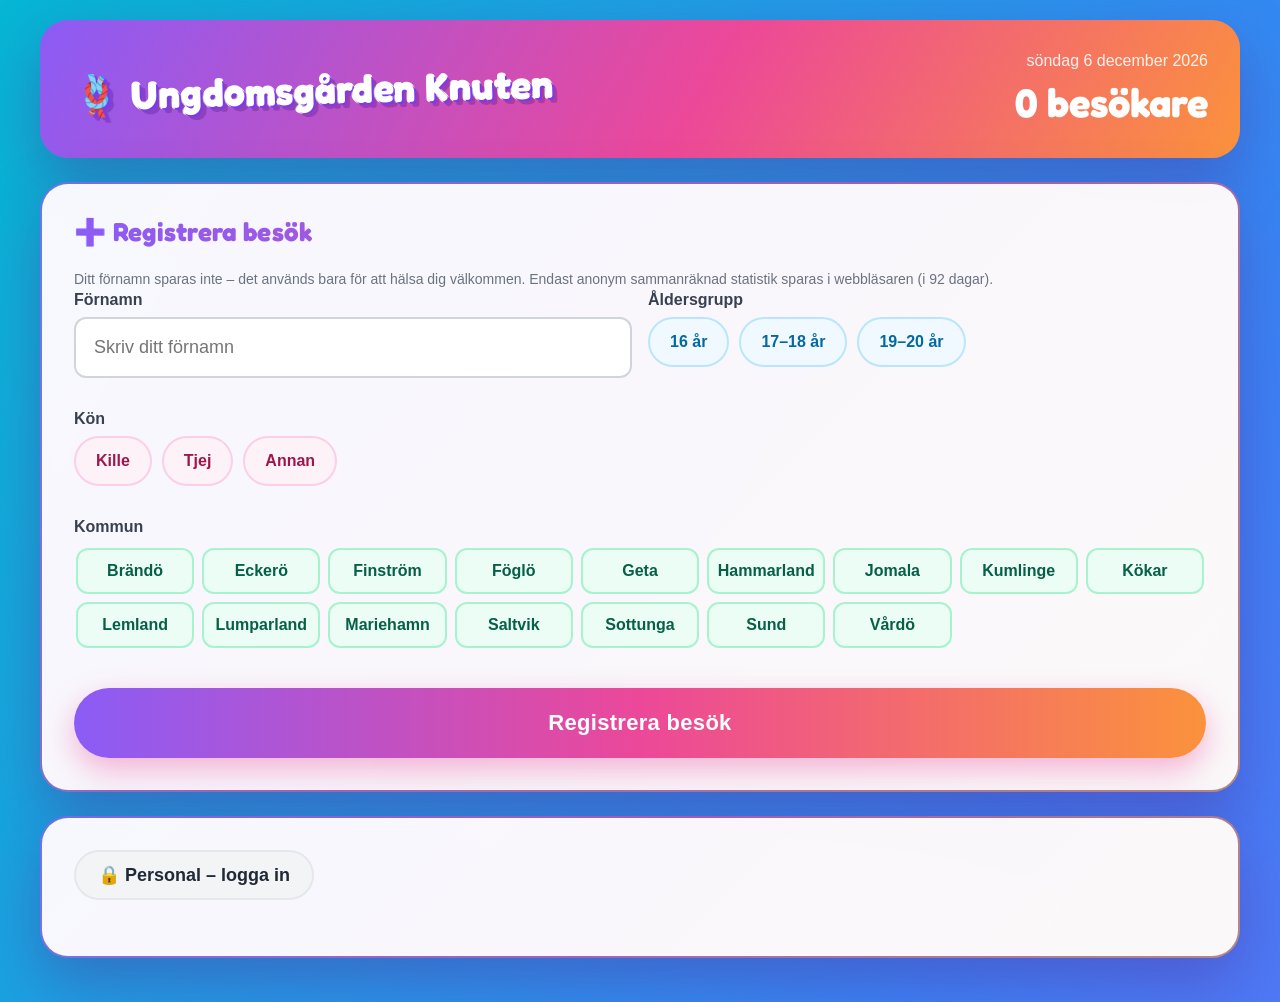
==== commit 4b1cd222: "Add files via upload" ====
--- a/index.html
+++ b/index.html
@@ -1,442 +1,201 @@
-<!DOCTYPE html>
-<html lang="sv">
-<head>
-    <meta charset="UTF-8">
-    <meta name="viewport" content="width=device-width, initial-scale=1.0">
-    <title>Ungdomsgården Knuten</title>
-    <style>
-        * { margin: 0; padding: 0; box-sizing: border-box; }
-        body {
-            font-family: -apple-system, BlinkMacSystemFont, 'Segoe UI', Arial, sans-serif;
-            background: linear-gradient(135deg, #9333ea 0%, #ec4899 50%, #fb923c 100%);
-            min-height: 100vh;
-            padding: 20px;
-        }
-        .container { max-width: 1200px; margin: 0 auto; }
-        .card {
-            background: white;
-            border-radius: 24px;
-            padding: 32px;
-            margin-bottom: 24px;
-            box-shadow: 0 20px 60px rgba(0,0,0,0.3);
-        }
-        .header {
-            display: flex;
-            justify-content: space-between;
-            align-items: center;
-            flex-wrap: wrap;
-            gap: 20px;
-        }
-        .title {
-            font-size: 28px;
-            font-weight: bold;
-            color: #1f2937;
-        }
-        .date-info { text-align: right; }
-        .date-text { color: #6b7280; font-size: 16px; margin-bottom: 8px; }
-        .visitor-count { font-size: 36px; font-weight: bold; color: #9333ea; }
-        .form-title { font-size: 24px; font-weight: bold; color: #1f2937; margin-bottom: 24px; }
-        .form-grid {
-            display: grid;
-            grid-template-columns: 1fr 1fr;
-            gap: 16px;
-            margin-bottom: 20px;
-        }
-        @media (max-width: 768px) {
-            .form-grid { grid-template-columns: 1fr; }
-            .header { flex-direction: column; text-align: center; }
-            .date-info { text-align: center; }
-        }
-        .form-group { margin-bottom: 16px; }
-        label {
-            display: block;
-            font-weight: 600;
-            color: #374151;
-            margin-bottom: 8px;
-            font-size: 16px;
-        }
-        input, select {
-            width: 100%;
-            padding: 18px;
-            font-size: 18px;
-            border: 2px solid #d1d5db;
-            border-radius: 12px;
-            background: white;
-        }
-        input:focus, select:focus { border-color: #9333ea; outline: none; }
-        .btn {
-            width: 100%;
-            padding: 22px;
-            font-size: 22px;
-            font-weight: bold;
-            color: white;
-            background: linear-gradient(90deg, #9333ea, #ec4899);
-            border: none;
-            border-radius: 12px;
-            cursor: pointer;
-        }
-        .btn:active { opacity: 0.8; }
-        .btn-secondary {
-            background: #10b981;
-            padding: 14px 24px;
-            font-size: 16px;
-            color: white;
-            border: none;
-            border-radius: 8px;
-            cursor: pointer;
-            margin: 4px;
-        }
-        .stats-toggle {
-            background: #f3f4f6;
-            color: #1f2937;
-            border: none;
-            font-size: 18px;
-            font-weight: bold;
-            cursor: pointer;
-            padding: 12px 20px;
-            border-radius: 12px;
-        }
-        .stats-grid {
-            display: grid;
-            grid-template-columns: 1fr 1fr;
-            gap: 24px;
-            margin: 24px 0;
-            padding-bottom: 24px;
-            border-bottom: 2px solid #e5e7eb;
-        }
-        @media (max-width: 768px) { .stats-grid { grid-template-columns: 1fr; } }
-        .stat-box { padding: 20px; border-radius: 12px; }
-        .stat-box.purple { background: #f3e8ff; }
-        .stat-box.pink { background: #fce7f3; }
-        .stat-box.orange { background: #ffedd5; }
-        .stat-box.blue { background: #dbeafe; max-height: 200px; overflow-y: auto; }
-        .stat-title { font-weight: bold; color: #374151; margin-bottom: 12px; font-size: 16px; }
-        .stat-item { font-size: 14px; color: #6b7280; margin: 4px 0; }
-        .stat-value { font-weight: bold; }
-        .stat-value.purple { color: #9333ea; }
-        .stat-value.pink { color: #ec4899; }
-        .stat-value.orange { color: #fb923c; }
-        .stat-value.blue { color: #3b82f6; }
-        .button-row {
-            display: flex;
-            justify-content: space-between;
-            align-items: center;
-            margin-bottom: 24px;
-            flex-wrap: wrap;
-            gap: 12px;
-        }
-        .export-buttons { display: flex; gap: 8px; flex-wrap: wrap; }
-        .hidden { display: none !important; }
-    </style>
-</head>
-<body>
-    <div class="container">
-        <div class="card">
-            <div class="header">
-                <div class="title">👥 Ungdomsgården Knuten</div>
-                <div class="date-info">
-                    <div class="date-text" id="currentDate"></div>
-                    <div class="visitor-count"><span id="visitorCount">0</span> besökare</div>
-                </div>
-            </div>
-        </div>
-
-        <div class="card">
-            <div class="form-title">➕ Registrera besök</div>
-            <p class="stat-item">Inga namn eller individuella besöksuppgifter sparas. Endast dagens sammanräknade statistik sparas i den här webbläsaren.</p>
-            <div class="form-grid">
-                <div class="form-group">
-                    <label>Åldersgrupp</label>
-                    <select id="age">
-                        <option value="">Välj åldersgrupp</option>
-                        <option value="16">16 år</option>
-                        <option value="17-18">17–18 år</option>
-                        <option value="19-20">19–20 år</option>
-                    </select>
-                </div>
-                <div class="form-group">
-                    <label>Kön</label>
-                    <select id="gender">
-                        <option value="">Välj kön</option>
-                        <option value="Kille">Kille</option>
-                        <option value="Tjej">Tjej</option>
-                        <option value="Annan">Annan</option>
-                    </select>
-                </div>
-                <div class="form-group">
-                    <label>Kommun</label>
-                    <select id="municipality">
-                        <option value="">Välj kommun</option>
-                        <option value="Brändö">Brändö</option>
-                        <option value="Eckerö">Eckerö</option>
-                        <option value="Finström">Finström</option>
-                        <option value="Föglö">Föglö</option>
-                        <option value="Geta">Geta</option>
-                        <option value="Hammarland">Hammarland</option>
-                        <option value="Jomala">Jomala</option>
-                        <option value="Kumlinge">Kumlinge</option>
-                        <option value="Kökar">Kökar</option>
-                        <option value="Lemland">Lemland</option>
-                        <option value="Lumparland">Lumparland</option>
-                        <option value="Mariehamn">Mariehamn</option>
-                        <option value="Saltvik">Saltvik</option>
-                        <option value="Sottunga">Sottunga</option>
-                        <option value="Sund">Sund</option>
-                        <option value="Vårdö">Vårdö</option>
-                    </select>
-                </div>
-            </div>
-            <button class="btn" type="button" id="submitBtn">Registrera besök</button>
-        </div>
-
-        <div class="card">
-            <div class="button-row">
-                <button class="stats-toggle" type="button" id="statsToggleBtn">
-                    📊 <span id="statsToggleText">Visa statistik</span>
-                </button>
-                <div class="export-buttons">
-                    <button class="btn-secondary hidden" type="button" id="exportStatsBtn">📊 Exportera statistik</button>
-                </div>
-            </div>
-
-            <div id="statsSection" class="hidden">
-                <div class="stats-grid">
-                    <div class="stat-box purple">
-                        <div class="stat-title">Översikt</div>
-                        <div class="stat-item">Totalt besökare: <span class="stat-value purple" id="statTotal">0</span></div>
-                    </div>
-                    <div class="stat-box pink">
-                        <div class="stat-title">Könsfördelning</div>
-                        <div id="statGender"></div>
-                    </div>
-                    <div class="stat-box orange">
-                        <div class="stat-title">Åldersgrupper</div>
-                        <div id="statAge"></div>
-                    </div>
-                    <div class="stat-box blue">
-                        <div class="stat-title">Kommuner</div>
-                        <div id="statMunicipality"></div>
-                    </div>
-                </div>
-            </div>
-        </div>
-    </div>
-
-    <script>
-        (function() {
-            var today = new Date().toLocaleDateString('sv-SE');
-            var storageKey = 'knuten-stats-' + today;
-            var stats = { total: 0, genderCount: {}, ageGroups: {}, municipalityCount: {} };
-
-            function cleanOldData() {
-                try {
-                    var allKeys = Object.keys(localStorage);
-                    
-                    allKeys.forEach(function(key) {
-                        if (key.startsWith('knuten-entries-') ||
-                            (key.startsWith('knuten-stats-') && key !== storageKey)) {
-                            localStorage.removeItem(key);
-                        }
-                    });
-                    return true;
-                } catch (e) {
-                    alert('Kunde inte rensa äldre inskrivningsdata. Ingen ny statistik har registrerats.');
-                    return false;
-                }
-            }
-
-            window.onload = function() {
-                var submitBtn = document.getElementById('submitBtn');
-                var storageReady = cleanOldData();
-
-                var dateEl = document.getElementById('currentDate');
-                if (dateEl) {
-                    dateEl.textContent = new Date().toLocaleDateString('sv-SE', { 
-                        weekday: 'long', year: 'numeric', month: 'long', day: 'numeric' 
-                    });
-                }
-
-                if (storageReady) {
-                    try {
-                        var saved = localStorage.getItem(storageKey);
-                        if (saved) stats = JSON.parse(saved);
-                    } catch (e) {
-                        alert('Kunde inte läsa dagens statistik. Inga nya besök kan registreras.');
-                        storageReady = false;
-                    }
-                }
-
-                if (submitBtn) {
-                    submitBtn.onclick = handleSubmit;
-                    submitBtn.disabled = !storageReady;
-                }
-
-                var statsBtn = document.getElementById('statsToggleBtn');
-                if (statsBtn) {
-                    statsBtn.onclick = toggleStats;
-                }
-
-                var exportStatsBtn = document.getElementById('exportStatsBtn');
-                if (exportStatsBtn) {
-                    exportStatsBtn.onclick = exportStats;
-                }
-                updateDisplay();
-            };
-
-            function handleSubmit() {
-                var ageEl = document.getElementById('age');
-                var genderEl = document.getElementById('gender');
-                var municipalityEl = document.getElementById('municipality');
-
-                if (!ageEl || !genderEl || !municipalityEl) {
-                    alert('Fel: Formuläret kunde inte laddas korrekt!');
-                    return;
-                }
-
-                var age = ageEl.value;
-                var gender = genderEl.value;
-                var municipality = municipalityEl.value;
-
-                if (!age || !gender || !municipality) {
-                    alert('Vänligen fyll i alla fält!');
-                    return;
-                }
-
-                var nextStats = {
-                    total: stats.total + 1,
-                    genderCount: Object.assign({}, stats.genderCount),
-                    ageGroups: Object.assign({}, stats.ageGroups),
-                    municipalityCount: Object.assign({}, stats.municipalityCount)
-                };
-                nextStats.genderCount[gender] = (nextStats.genderCount[gender] || 0) + 1;
-                nextStats.ageGroups[age] = (nextStats.ageGroups[age] || 0) + 1;
-                nextStats.municipalityCount[municipality] = (nextStats.municipalityCount[municipality] || 0) + 1;
-                
-                try {
-                    localStorage.setItem(storageKey, JSON.stringify(nextStats));
-                } catch (e) {
-                    alert('Kunde inte spara statistiken. Besöket har inte registrerats.');
-                    return;
-                }
-                stats = nextStats;
-                ageEl.value = '';
-                genderEl.value = '';
-                municipalityEl.value = '';
-                
-                updateDisplay();
-                alert('✅ Besöket har registrerats.');
-            }
-
-            function toggleStats() {
-                var section = document.getElementById('statsSection');
-                var text = document.getElementById('statsToggleText');
-                
-                if (!section || !text) return;
-                
-                if (section.classList.contains('hidden')) {
-                    section.classList.remove('hidden');
-                    text.textContent = 'Dölj statistik';
-                } else {
-                    section.classList.add('hidden');
-                    text.textContent = 'Visa statistik';
-                }
-            }
-
-            function exportStats() {
-                if (stats.total === 0) return;
-
-                var csv = 'STATISTIK FÖR ' + today + '\n\n';
-                csv += 'ÖVERSIKT\nTotalt besökare,' + stats.total + '\n\n';
-                csv += 'KÖNSFÖRDELNING\n';
-                for (var k in stats.genderCount) {
-                    csv += k + ',' + stats.genderCount[k] + '\n';
-                }
-                csv += '\nÅLDERSGRUPPER\n';
-                for (var k in stats.ageGroups) {
-                    csv += k + ' år,' + stats.ageGroups[k] + '\n';
-                }
-                csv += '\nKOMMUNER\n';
-                var sorted = Object.keys(stats.municipalityCount).sort(function(a,b) {
-                    return stats.municipalityCount[b] - stats.municipalityCount[a];
-                });
-                sorted.forEach(function(k) {
-                    csv += k + ',' + stats.municipalityCount[k] + '\n';
-                });
-                download(csv, 'knuten-statistik-' + today + '.csv');
-            }
-
-            function download(content, filename) {
-                try {
-                    var blob = new Blob(['\ufeff' + content], { type: 'text/csv;charset=utf-8;' });
-                    var url = URL.createObjectURL(blob);
-                    var a = document.createElement('a');
-                    a.href = url;
-                    a.download = filename;
-                    document.body.appendChild(a);
-                    a.click();
-                    setTimeout(function() {
-                        document.body.removeChild(a);
-                        URL.revokeObjectURL(url);
-                    }, 100);
-                    alert('✅ Nedladdad!');
-                } catch(e) {
-                    alert('Kunde inte exportera!');
-                }
-            }
-
-            function updateDisplay() {
-                var countEl = document.getElementById('visitorCount');
-                if (countEl) {
-                    countEl.textContent = stats.total;
-                }
-                
-                var exportStatsBtn = document.getElementById('exportStatsBtn');
-                
-                if (stats.total > 0) {
-                    if (exportStatsBtn) exportStatsBtn.classList.remove('hidden');
-                } else {
-                    if (exportStatsBtn) exportStatsBtn.classList.add('hidden');
-                }
-
-                updateStats();
-            }
-
-            function updateStats() {
-                var totalEl = document.getElementById('statTotal');
-                
-                if (totalEl) totalEl.textContent = stats.total;
-
-                var genderEl = document.getElementById('statGender');
-                if (genderEl) {
-                    var html = '';
-                    for (var k in stats.genderCount) {
-                        html += '<div class="stat-item">' + k + ': <span class="stat-value pink">' + stats.genderCount[k] + '</span></div>';
-                    }
-                    genderEl.innerHTML = html;
-                }
-
-                var ageEl = document.getElementById('statAge');
-                if (ageEl) {
-                    var html = '';
-                    for (var k in stats.ageGroups) {
-                        html += '<div class="stat-item">' + k + ' år: <span class="stat-value orange">' + stats.ageGroups[k] + '</span></div>';
-                    }
-                    ageEl.innerHTML = html;
-                }
-
-                var munEl = document.getElementById('statMunicipality');
-                if (munEl) {
-                    var html = '';
-                    var sorted = Object.keys(stats.municipalityCount).sort(function(a,b) {
-                        return stats.municipalityCount[b] - stats.municipalityCount[a];
-                    });
-                    sorted.forEach(function(k) {
-                        html += '<div class="stat-item">' + k + ': <span class="stat-value blue">' + stats.municipalityCount[k] + '</span></div>';
-                    });
-                    munEl.innerHTML = html;
-                }
-            }
-        })();
-    </script>
-</body>
-</html>
+<!DOCTYPE html>
+<html lang="sv">
+<head>
+    <meta charset="UTF-8">
+    <meta name="viewport" content="width=device-width, initial-scale=1.0, viewport-fit=cover, user-scalable=no">
+    <title>Ungdomsgården Knuten</title>
+    <meta name="description" content="Anonym inskrivningslista för Ungdomsgården Knuten">
+    <!-- iPad/kiosk: kör som helskärmsapp från hemskärmen -->
+    <meta name="apple-mobile-web-app-capable" content="yes">
+    <meta name="mobile-web-app-capable" content="yes">
+    <meta name="apple-mobile-web-app-status-bar-style" content="black-translucent">
+    <meta name="apple-mobile-web-app-title" content="Knuten">
+    <meta name="theme-color" content="#8b5cf6">
+    <link rel="icon" href="data:image/svg+xml,<svg xmlns=%22http://www.w3.org/2000/svg%22 viewBox=%220 0 100 100%22><text y=%22.9em%22 font-size=%2290%22>🪢</text></svg>">
+    <!-- Lekfull displayfont (fall tillbaka på rundade systemfonter offline) -->
+    <link rel="preconnect" href="https://fonts.googleapis.com">
+    <link rel="preconnect" href="https://fonts.gstatic.com" crossorigin>
+    <link href="https://fonts.googleapis.com/css2?family=Fredoka:wght@600;700&family=Baloo+2:wght@700;800&display=swap" rel="stylesheet">
+    <link rel="stylesheet" href="styles.css">
+    <script src="app.js" defer></script>
+</head>
+<body>
+    <div class="container">
+        <div class="card header-card">
+            <div class="header">
+                <div class="title"><span class="logo">🪢</span> Ungdomsgården Knuten</div>
+                <div class="date-info">
+                    <div class="date-text" id="currentDate"></div>
+                    <div class="visitor-count"><span id="visitorCount" aria-live="polite">0</span> besökare</div>
+                </div>
+            </div>
+        </div>
+
+        <div class="card">
+            <div class="form-title">➕ Registrera besök</div>
+            <p class="stat-item">Ditt förnamn sparas inte – det används bara för att hälsa dig välkommen. Endast anonym sammanräknad statistik sparas i webbläsaren (i 92 dagar).</p>
+            <div id="storageWarning" class="warning hidden">⚠️ Webbläsaren tillåter inte lagring. Besök kan inte registreras – kontakta ansvarig.</div>
+            <noscript><div class="warning">⚠️ JavaScript måste vara aktiverat för att registrera besök.</div></noscript>
+            <div class="form-grid">
+                <div class="form-group">
+                    <label for="firstname">Förnamn</label>
+                    <input type="text" id="firstname" maxlength="30" autocomplete="off" placeholder="Skriv ditt förnamn">
+                </div>
+                <div class="form-group">
+                    <span class="label" id="ageLabel">Åldersgrupp</span>
+                    <select id="age" class="visually-hidden" tabindex="-1" aria-hidden="true">
+                        <option value="">Välj åldersgrupp</option>
+                        <option value="16">16 år</option>
+                        <option value="17-18">17–18 år</option>
+                        <option value="19-20">19–20 år</option>
+                    </select>
+                    <div class="chip-row" id="ageChips" role="radiogroup" aria-labelledby="ageLabel">
+                        <button type="button" class="chip" role="radio" aria-checked="false" data-value="16">16 år</button>
+                        <button type="button" class="chip" role="radio" aria-checked="false" data-value="17-18">17–18 år</button>
+                        <button type="button" class="chip" role="radio" aria-checked="false" data-value="19-20">19–20 år</button>
+                    </div>
+                </div>
+                <div class="form-group">
+                    <span class="label" id="genderLabel">Kön</span>
+                    <select id="gender" class="visually-hidden" tabindex="-1" aria-hidden="true">
+                        <option value="">Välj kön</option>
+                        <option value="Kille">Kille</option>
+                        <option value="Tjej">Tjej</option>
+                        <option value="Annan">Annan</option>
+                    </select>
+                    <div class="chip-row" id="genderChips" role="radiogroup" aria-labelledby="genderLabel">
+                        <button type="button" class="chip" role="radio" aria-checked="false" data-value="Kille">Kille</button>
+                        <button type="button" class="chip" role="radio" aria-checked="false" data-value="Tjej">Tjej</button>
+                        <button type="button" class="chip" role="radio" aria-checked="false" data-value="Annan">Annan</button>
+                    </div>
+                </div>
+                <div class="form-group span-all">
+                    <span class="label" id="municipalityLabel">Kommun</span>
+                    <select id="municipality" class="visually-hidden" tabindex="-1" aria-hidden="true">
+                        <option value="">Välj kommun</option>
+                        <option value="Brändö">Brändö</option>
+                        <option value="Eckerö">Eckerö</option>
+                        <option value="Finström">Finström</option>
+                        <option value="Föglö">Föglö</option>
+                        <option value="Geta">Geta</option>
+                        <option value="Hammarland">Hammarland</option>
+                        <option value="Jomala">Jomala</option>
+                        <option value="Kumlinge">Kumlinge</option>
+                        <option value="Kökar">Kökar</option>
+                        <option value="Lemland">Lemland</option>
+                        <option value="Lumparland">Lumparland</option>
+                        <option value="Mariehamn">Mariehamn</option>
+                        <option value="Saltvik">Saltvik</option>
+                        <option value="Sottunga">Sottunga</option>
+                        <option value="Sund">Sund</option>
+                        <option value="Vårdö">Vårdö</option>
+                    </select>
+                    <div class="chip-grid" id="municipalityChips" role="radiogroup" aria-labelledby="municipalityLabel">
+                        <button type="button" class="chip" role="radio" aria-checked="false" data-value="Brändö">Brändö</button>
+                        <button type="button" class="chip" role="radio" aria-checked="false" data-value="Eckerö">Eckerö</button>
+                        <button type="button" class="chip" role="radio" aria-checked="false" data-value="Finström">Finström</button>
+                        <button type="button" class="chip" role="radio" aria-checked="false" data-value="Föglö">Föglö</button>
+                        <button type="button" class="chip" role="radio" aria-checked="false" data-value="Geta">Geta</button>
+                        <button type="button" class="chip" role="radio" aria-checked="false" data-value="Hammarland">Hammarland</button>
+                        <button type="button" class="chip" role="radio" aria-checked="false" data-value="Jomala">Jomala</button>
+                        <button type="button" class="chip" role="radio" aria-checked="false" data-value="Kumlinge">Kumlinge</button>
+                        <button type="button" class="chip" role="radio" aria-checked="false" data-value="Kökar">Kökar</button>
+                        <button type="button" class="chip" role="radio" aria-checked="false" data-value="Lemland">Lemland</button>
+                        <button type="button" class="chip" role="radio" aria-checked="false" data-value="Lumparland">Lumparland</button>
+                        <button type="button" class="chip" role="radio" aria-checked="false" data-value="Mariehamn">Mariehamn</button>
+                        <button type="button" class="chip" role="radio" aria-checked="false" data-value="Saltvik">Saltvik</button>
+                        <button type="button" class="chip" role="radio" aria-checked="false" data-value="Sottunga">Sottunga</button>
+                        <button type="button" class="chip" role="radio" aria-checked="false" data-value="Sund">Sund</button>
+                        <button type="button" class="chip" role="radio" aria-checked="false" data-value="Vårdö">Vårdö</button>
+                    </div>
+                </div>
+            </div>
+            <button class="btn" type="button" id="submitBtn">Registrera besök</button>
+        </div>
+
+        <div class="card">
+            <div class="button-row">
+                <button class="stats-toggle" type="button" id="staffBtn">
+                    <span id="staffBtnIcon">🔒</span> <span id="staffBtnText">Personal – logga in</span>
+                </button>
+            </div>
+
+            <div id="staffSection" class="hidden">
+                <div class="form-title">📊 Statistik</div>
+                <div id="viewNotice" class="notice hidden"></div>
+                <div class="stats-grid">
+                    <div class="stat-box purple">
+                        <div class="stat-title">Översikt</div>
+                        <div class="stat-item">Totalt besökare: <span class="stat-value purple" id="statTotal">0</span></div>
+                    </div>
+                    <div class="stat-box pink">
+                        <div class="stat-title">Könsfördelning</div>
+                        <div id="statGender"></div>
+                    </div>
+                    <div class="stat-box orange">
+                        <div class="stat-title">Åldersgrupper</div>
+                        <div id="statAge"></div>
+                    </div>
+                    <div class="stat-box blue">
+                        <div class="stat-title">Kommuner</div>
+                        <div id="statMunicipality"></div>
+                    </div>
+                </div>
+
+                <div class="staff-group">
+
+                    <div class="staff-group-title">�🗓️ Historik</div>
+                    <div class="history-row">
+                        <div class="form-group">
+                            <label for="historyDate">Välj datum</label>
+                            <input type="date" id="historyDate">
+                        </div>
+                        <button class="btn-secondary" type="button" id="todayBtn">Visa idag</button>
+                    </div>
+                </div>
+
+                <div class="staff-group">
+                    <div class="staff-group-title">📄 Export &amp; säkerhetskopia</div>
+                    <div class="btn-grid">
+                        <button class="btn-secondary" type="button" id="exportDayBtn">Exportera visad dag (CSV)</button>
+                        <button class="btn-secondary" type="button" id="exportAllBtn">Exportera alla dagar (CSV)</button>
+                        <button class="btn-secondary" type="button" id="backupBtn">Säkerhetskopiera (JSON)</button>
+                        <button class="btn-secondary" type="button" id="restoreBtn">Återställ säkerhetskopia</button>
+                        <input type="file" id="restoreInput" accept="application/json,.json" class="hidden">
+                    </div>
+                </div>
+
+                <div class="staff-group">
+                    <div class="staff-group-title">🛠️ Hantera</div>
+                    <div class="btn-grid">
+                        <button class="btn-secondary" type="button" id="undoBtn" disabled>↩️ Ångra senaste registrering</button>
+                        <button class="btn-secondary" type="button" id="changePinBtn">🔑 Ändra PIN-kod</button>
+                        <button class="btn-secondary danger" type="button" id="clearBtn">🗑️ Radera dagens statistik</button>
+                    </div>
+                </div>
+            </div>
+        </div>
+    </div>
+
+    <div id="pinModal" class="modal-overlay hidden" role="dialog" aria-modal="true" aria-labelledby="pinTitle">
+        <div class="modal">
+            <div class="modal-title" id="pinTitle">PIN-kod krävs</div>
+            <p class="modal-text" id="pinMessage"></p>
+            <div class="form-group">
+                <label for="pinInput" id="pinInputLabel">PIN-kod</label>
+                <input type="password" id="pinInput" inputmode="numeric" autocomplete="off">
+            </div>
+            <div class="form-group hidden" id="pinNewGroup">
+                <label for="pinNewInput">Ny PIN-kod (minst 4 siffror)</label>
+                <input type="password" id="pinNewInput" inputmode="numeric" autocomplete="off">
+            </div>
+            <div class="modal-buttons">
+                <button class="btn-secondary gray" type="button" id="pinCancelBtn">Avbryt</button>
+                <button class="btn-secondary" type="button" id="pinOkBtn">OK</button>
+            </div>
+        </div>
+    </div>
+
+    <div id="toastContainer" class="toast-container" aria-live="polite"></div>
+</body>
+</html>
--- a/styles.css
+++ b/styles.css
@@ -0,0 +1,435 @@
+* {
+    margin: 0;
+    padding: 0;
+    box-sizing: border-box;
+    -webkit-tap-highlight-color: transparent; /* ingen grå blixt vid tryck på iPad */
+}
+
+:root {
+    /* Lekfull displayfont för rubriker – rundade systemfonter som reserv offline */
+    --display-font: 'Fredoka', 'Baloo 2', 'Arial Rounded MT Bold', 'Avenir Next Rounded', system-ui, sans-serif;
+}
+
+body {
+    font-family: -apple-system, BlinkMacSystemFont, 'Segoe UI', Arial, sans-serif;
+    background: linear-gradient(120deg, #06b6d4, #3b82f6, #8b5cf6, #ec4899, #f97316, #facc15);
+    background-size: 400% 400%;
+    animation: bgShift 20s ease infinite;
+    min-height: 100vh;
+    padding: 20px;
+    /* iPad: respektera skärmkanter (hemlägesindikator) och stoppa studs-scrollning */
+    padding-left: max(20px, env(safe-area-inset-left));
+    padding-right: max(20px, env(safe-area-inset-right));
+    padding-bottom: max(20px, env(safe-area-inset-bottom));
+    overscroll-behavior-y: none;
+    touch-action: manipulation; /* tar bort dubbeltrycks-zoom och tryckfördröjning */
+}
+
+@keyframes bgShift {
+    0% { background-position: 0% 50%; }
+    50% { background-position: 100% 50%; }
+    100% { background-position: 0% 50%; }
+}
+
+.container { max-width: 1200px; margin: 0 auto; }
+
+.card {
+    background: linear-gradient(rgba(255, 255, 255, 0.95), rgba(255, 255, 255, 0.95)) padding-box,
+                linear-gradient(135deg, rgba(168, 85, 247, 0.6), rgba(236, 72, 153, 0.6), rgba(251, 146, 60, 0.6)) border-box;
+    backdrop-filter: blur(12px);
+    -webkit-backdrop-filter: blur(12px);
+    border: 2px solid transparent;
+    border-radius: 28px;
+    padding: 32px;
+    margin-bottom: 24px;
+    box-shadow: 0 24px 60px rgba(88, 28, 135, 0.35);
+}
+
+.header {
+    display: flex;
+    justify-content: space-between;
+    align-items: center;
+    flex-wrap: wrap;
+    gap: 20px;
+}
+
+.title {
+    font-family: var(--display-font);
+    font-size: 38px;
+    font-weight: 700;
+    letter-spacing: 0.5px;
+    color: #ffffff;
+    transform: rotate(-1.5deg);
+    /* Vit sticker-kontur runt bokstäverna */
+    -webkit-text-stroke: 2px #ffffff;
+    paint-order: stroke fill;
+    text-shadow:
+        2px 2px 0 #7c3aed,
+        5px 5px 0 rgba(88, 28, 135, 0.35);
+}
+
+.date-info { text-align: right; }
+.date-text { color: #6b7280; font-size: 16px; margin-bottom: 8px; }
+
+.visitor-count {
+    font-family: var(--display-font);
+    font-size: 40px;
+    font-weight: 700;
+    background: linear-gradient(90deg, #9333ea, #ec4899);
+    -webkit-background-clip: text;
+    background-clip: text;
+    color: transparent;
+}
+.form-title {
+    font-family: var(--display-font);
+    font-size: 26px;
+    font-weight: 700;
+    letter-spacing: 0.3px;
+    background: linear-gradient(90deg, #8b5cf6, #ec4899);
+    -webkit-background-clip: text;
+    background-clip: text;
+    color: transparent;
+    margin-bottom: 24px;
+}
+
+.form-grid {
+    display: grid;
+    grid-template-columns: 1fr 1fr;
+    gap: 16px;
+    margin-bottom: 20px;
+}
+
+@media (max-width: 768px) {
+    .form-grid { grid-template-columns: 1fr; }
+    .header { flex-direction: column; text-align: center; }
+    .date-info { text-align: center; }
+}
+
+.form-group { margin-bottom: 16px; }
+
+label, .label {
+    display: block;
+    font-weight: 700;
+    color: #374151;
+    margin-bottom: 8px;
+    font-size: 16px;
+}
+
+input, select {
+    width: 100%;
+    padding: 18px;
+    font-size: 18px;
+    border: 2px solid #d1d5db;
+    border-radius: 12px;
+    background: white;
+}
+
+input:focus, select:focus { border-color: #9333ea; outline: none; }
+
+.btn {
+    width: 100%;
+    padding: 22px;
+    font-size: 22px;
+    font-weight: 800;
+    letter-spacing: 0.3px;
+    color: white;
+    background: linear-gradient(90deg, #8b5cf6, #ec4899, #fb923c);
+    border: none;
+    border-radius: 999px;
+    cursor: pointer;
+    box-shadow: 0 12px 30px rgba(236, 72, 153, 0.4);
+    transition: transform 0.12s ease, box-shadow 0.2s ease;
+}
+
+.btn:hover { transform: translateY(-2px); box-shadow: 0 16px 34px rgba(236, 72, 153, 0.5); }
+.btn:active { transform: scale(0.97); opacity: 0.9; }
+.btn:disabled { opacity: 0.5; cursor: not-allowed; }
+
+.btn-secondary {
+    background: #10b981;
+    padding: 14px 24px;
+    font-size: 16px;
+    color: white;
+    border: none;
+    border-radius: 8px;
+    cursor: pointer;
+    margin: 4px;
+}
+
+.btn-secondary:disabled { opacity: 0.5; cursor: not-allowed; }
+.btn-secondary.danger { background: #ef4444; }
+.btn-secondary.gray { background: #6b7280; }
+
+.stats-toggle {
+    background: #f3f4f6;
+    color: #1f2937;
+    border: 2px solid #e5e7eb;
+    font-size: 18px;
+    font-weight: 700;
+    cursor: pointer;
+    padding: 12px 22px;
+    border-radius: 999px;
+    transition: transform 0.12s ease, border-color 0.15s ease;
+}
+
+.stats-toggle:hover { border-color: #c084fc; transform: translateY(-1px); }
+
+.stats-grid {
+    display: grid;
+    grid-template-columns: 1fr 1fr;
+    gap: 24px;
+    margin: 24px 0;
+    padding-bottom: 24px;
+    border-bottom: 2px solid #e5e7eb;
+}
+
+@media (max-width: 768px) { .stats-grid { grid-template-columns: 1fr; } }
+
+.stat-box { padding: 20px; border-radius: 12px; }
+.stat-box.purple { background: #f3e8ff; }
+.stat-box.pink { background: #fce7f3; }
+.stat-box.orange { background: #ffedd5; }
+.stat-box.blue { background: #dbeafe; max-height: 200px; overflow-y: auto; }
+.stat-title { font-weight: bold; color: #374151; margin-bottom: 12px; font-size: 16px; }
+.stat-item { font-size: 14px; color: #6b7280; margin: 4px 0; }
+.stat-value { font-weight: bold; }
+.stat-value.purple { color: #9333ea; }
+.stat-value.pink { color: #ec4899; }
+.stat-value.orange { color: #fb923c; }
+.stat-value.blue { color: #3b82f6; }
+
+.button-row {
+    display: flex;
+    justify-content: space-between;
+    align-items: center;
+    margin-bottom: 24px;
+    flex-wrap: wrap;
+    gap: 12px;
+}
+
+.btn-grid { display: flex; flex-wrap: wrap; gap: 8px; }
+
+.staff-group {
+    margin-top: 24px;
+    padding-top: 16px;
+    border-top: 1px solid #e5e7eb;
+}
+
+.staff-group-title { font-weight: bold; color: #374151; margin-bottom: 12px; font-size: 16px; }
+
+.notice {
+    background: #fef3c7;
+    color: #92400e;
+    padding: 12px 16px;
+    border-radius: 8px;
+    margin-bottom: 16px;
+    font-weight: 600;
+}
+
+.warning {
+    background: #fee2e2;
+    color: #991b1b;
+    padding: 12px 16px;
+    border-radius: 8px;
+    margin: 12px 0;
+    font-weight: 600;
+}
+
+.history-row {
+    display: flex;
+    gap: 12px;
+    align-items: flex-end;
+    flex-wrap: wrap;
+}
+
+.history-row .form-group { margin-bottom: 0; flex: 1; min-width: 200px; }
+
+/* Toast-meddelanden */
+.toast-container {
+    position: fixed;
+    bottom: 24px;
+    left: 50%;
+    transform: translateX(-50%);
+    z-index: 1000;
+    display: flex;
+    flex-direction: column;
+    gap: 8px;
+    align-items: center;
+    width: calc(100% - 40px);
+    max-width: 480px;
+}
+
+.toast {
+    background: #1f2937;
+    color: white;
+    padding: 14px 20px;
+    border-radius: 12px;
+    font-size: 16px;
+    font-weight: 600;
+    box-shadow: 0 10px 30px rgba(0, 0, 0, 0.3);
+    opacity: 0;
+    transform: translateY(10px);
+    transition: opacity 0.3s, transform 0.3s;
+    text-align: center;
+    width: 100%;
+}
+
+.toast.show { opacity: 1; transform: translateY(0); }
+.toast.success { background: #10b981; }
+.toast.error { background: #ef4444; }
+.toast.info { background: #3b82f6; }
+
+/* PIN-dialog */
+.modal-overlay {
+    position: fixed;
+    inset: 0;
+    background: rgba(0, 0, 0, 0.5);
+    z-index: 900;
+    display: flex;
+    align-items: center;
+    justify-content: center;
+    padding: 20px;
+}
+
+.modal {
+    background: white;
+    border-radius: 16px;
+    padding: 28px;
+    width: 100%;
+    max-width: 400px;
+    box-shadow: 0 20px 60px rgba(0, 0, 0, 0.3);
+}
+
+.modal-title { font-size: 20px; font-weight: bold; color: #1f2937; margin-bottom: 8px; }
+.modal-text { color: #6b7280; margin-bottom: 16px; }
+.modal-buttons { display: flex; justify-content: flex-end; gap: 8px; margin-top: 8px; }
+
+/* Valchips – stora, pekvänliga knappar istället för rullgardinsmenyer */
+.chip-row { display: flex; flex-wrap: wrap; gap: 10px; }
+
+.chip-grid {
+    display: grid;
+    grid-template-columns: repeat(auto-fill, minmax(110px, 1fr));
+    gap: 8px;
+    max-height: 190px;
+    overflow-y: auto;
+    padding: 4px 2px;
+}
+
+.chip {
+    padding: 14px 20px;
+    font-size: 16px;
+    font-weight: 700;
+    font-family: inherit;
+    border: 2px solid #e5e7eb;
+    border-radius: 999px;
+    background: white;
+    color: #4b5563;
+    cursor: pointer;
+    transition: transform 0.15s ease, box-shadow 0.15s ease, border-color 0.15s ease;
+}
+
+.chip:hover { border-color: #c084fc; transform: translateY(-2px); }
+.chip:active { transform: scale(0.96); }
+.chip:focus-visible { outline: 3px solid #9333ea; outline-offset: 2px; }
+
+.chip.selected {
+    background: linear-gradient(90deg, #9333ea, #ec4899);
+    color: white;
+    border-color: transparent;
+    box-shadow: 0 8px 20px rgba(147, 51, 234, 0.35);
+    transform: scale(1.04);
+}
+
+.chip-grid .chip { border-radius: 12px; padding: 12px 8px; text-align: center; }
+.span-all { grid-column: 1 / -1; }
+
+/* Gruppfärger – färgstarkt även innan val */
+#ageChips .chip { border-color: #bae6fd; color: #0369a1; background: #f0f9ff; }
+#genderChips .chip { border-color: #fbcfe8; color: #9d174d; background: #fdf2f8; }
+#municipalityChips .chip { border-color: #a7f3d0; color: #065f46; background: #ecfdf5; }
+
+#ageChips .chip.selected {
+    background: linear-gradient(90deg, #06b6d4, #3b82f6);
+    color: white;
+    border-color: transparent;
+    box-shadow: 0 8px 20px rgba(59, 130, 246, 0.45);
+}
+
+#genderChips .chip.selected {
+    background: linear-gradient(90deg, #ec4899, #a855f7);
+    color: white;
+    border-color: transparent;
+    box-shadow: 0 8px 20px rgba(168, 85, 247, 0.45);
+}
+
+#municipalityChips .chip.selected {
+    background: linear-gradient(90deg, #10b981, #06b6d4);
+    color: white;
+    border-color: transparent;
+    box-shadow: 0 8px 20px rgba(16, 185, 129, 0.45);
+}
+
+/* Färgglad toppanel */
+.header-card {
+    background: linear-gradient(120deg, #8b5cf6, #ec4899 55%, #fb923c);
+    border: none;
+}
+
+.header-card .visitor-count {
+    background: none;
+    -webkit-text-fill-color: #ffffff;
+    color: #ffffff;
+}
+
+.header-card .date-text { color: rgba(255, 255, 255, 0.9); }
+
+.visually-hidden {
+    position: absolute;
+    width: 1px;
+    height: 1px;
+    overflow: hidden;
+    clip: rect(0 0 0 0);
+    white-space: nowrap;
+}
+
+/* Konfetti vid registrering */
+.confetti {
+    position: fixed;
+    top: -12px;
+    z-index: 2000;
+    pointer-events: none;
+    animation: confettiFall linear forwards;
+}
+
+@keyframes confettiFall {
+    to { transform: translateY(110vh) rotate(720deg); opacity: 0.7; }
+}
+
+/* Gungande logotyp */
+.logo { display: inline-block; font-size: 40px; animation: bob 3s ease-in-out infinite; }
+
+@keyframes bob {
+    0%, 100% { transform: translateY(0) rotate(-5deg); }
+    50% { transform: translateY(-6px) rotate(5deg); }
+}
+
+@media (prefers-reduced-motion: reduce) {
+    body { animation: none; }
+    .logo { animation: none; }
+    .confetti { display: none; }
+    .chip, .btn, .stats-toggle { transition: none; }
+}
+
+/* iPad/kiosk-anpassning */
+html { -webkit-text-size-adjust: 100%; }
+
+button, .chip {
+    -webkit-user-select: none;
+    user-select: none;
+    -webkit-touch-callout: none; /* ingen dela-meny vid långt tryck */
+}
+
+.chip-grid, .stat-box { -webkit-overflow-scrolling: touch; }
+
+.hidden { display: none !important; }
